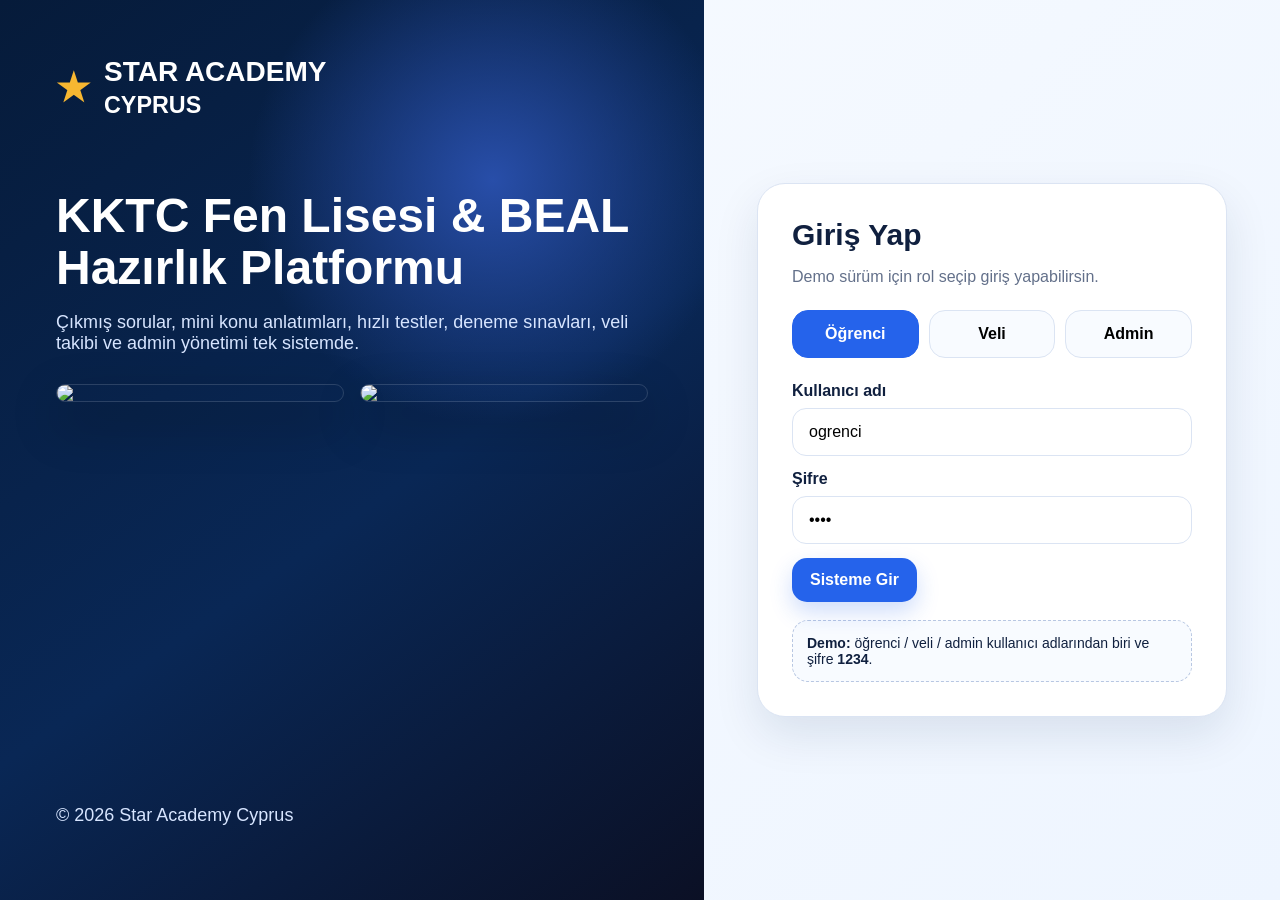
==== index.html @ d20cb696 "Add files via upload" ====
<!DOCTYPE html>
<html lang="tr">
<head>
  <meta charset="UTF-8" />
  <meta name="viewport" content="width=device-width, initial-scale=1.0" />
  <title>Star Academy Cyprus</title>
  <link rel="manifest" href="manifest.json" />
  <link rel="stylesheet" href="style.css" />
</head>
<body>
  <div id="app"></div>
  <script src="app.js"></script>
</body>
</html>
---- style.css ----
:root{--navy:#061b3a;--navy2:#0a2c5f;--blue:#2563eb;--gold:#f7b731;--green:#22c55e;--red:#ef4444;--orange:#f59e0b;--purple:#7c3aed;--bg:#f5f8ff;--text:#10203f;--muted:#63708a;--card:#fff;--line:#dbe4f3;--shadow:0 18px 45px rgba(13,39,80,.10);--radius:22px}*{box-sizing:border-box}body{margin:0;font-family:Inter,Segoe UI,Arial,sans-serif;background:linear-gradient(135deg,#f8fbff,#eef5ff);color:var(--text)}button,input,select{font:inherit}.login{min-height:100vh;display:grid;grid-template-columns:1.1fr .9fr}.hero{padding:56px;background:radial-gradient(circle at 70% 20%,#284ea9,transparent 28%),linear-gradient(145deg,#061b3a,#092755 55%,#0b1025);color:#fff;display:flex;flex-direction:column;justify-content:space-between}.brand{display:flex;align-items:center;gap:14px;font-weight:900;font-size:28px}.star{font-size:38px;color:var(--gold)}.hero h1{font-size:48px;line-height:1.08;margin:70px 0 14px}.hero p{font-size:18px;color:#d7e5ff;max-width:620px}.mock-previews{display:grid;grid-template-columns:1fr 1fr;gap:16px;margin-top:30px}.mock-previews img{width:100%;border-radius:20px;box-shadow:0 20px 50px rgba(0,0,0,.30);border:1px solid rgba(255,255,255,.14)}.login-panel{display:flex;align-items:center;justify-content:center;padding:40px}.login-card{width:min(470px,100%);background:#fff;border:1px solid var(--line);border-radius:28px;padding:34px;box-shadow:var(--shadow)}.login-card h2{margin:0 0 6px;font-size:30px}.muted{color:var(--muted)}.role-grid{display:grid;grid-template-columns:repeat(3,1fr);gap:10px;margin:24px 0}.role{border:1px solid var(--line);background:#f8fbff;border-radius:16px;padding:14px 8px;cursor:pointer;font-weight:800}.role.active{background:var(--blue);color:white;border-color:var(--blue)}.field{margin:14px 0}.field label{display:block;font-weight:800;margin-bottom:8px}.field input{width:100%;border:1px solid var(--line);border-radius:14px;padding:14px 16px;outline:none}.btn{border:0;border-radius:15px;padding:13px 18px;background:var(--blue);color:#fff;font-weight:900;cursor:pointer;box-shadow:0 10px 22px rgba(37,99,235,.22)}.btn.ghost{background:#eef4ff;color:var(--blue);box-shadow:none}.btn.gold{background:linear-gradient(135deg,#f7b731,#f59e0b);color:#111827}.hint{background:#f8fbff;border:1px dashed #b8c7e2;border-radius:16px;padding:14px;margin-top:18px;font-size:14px}.layout{display:grid;grid-template-columns:280px 1fr;min-height:100vh}.side{background:linear-gradient(180deg,#061b3a,#031226);color:#fff;padding:22px;position:sticky;top:0;height:100vh;overflow:auto}.side .brand{font-size:20px;margin-bottom:26px}.navbtn{width:100%;display:flex;align-items:center;gap:12px;padding:13px 14px;margin:7px 0;border:0;border-radius:15px;background:transparent;color:#dbe8ff;text-align:left;cursor:pointer;font-weight:800}.navbtn.active,.navbtn:hover{background:linear-gradient(135deg,#2563eb,#5238d8);color:#fff}.userbox{margin-top:28px;background:rgba(255,255,255,.08);border:1px solid rgba(255,255,255,.1);border-radius:20px;padding:16px}.main{padding:28px 34px}.top{display:flex;justify-content:space-between;align-items:center;margin-bottom:24px}.top h1{margin:0;font-size:31px}.search{border:1px solid var(--line);border-radius:16px;padding:13px 16px;background:#fff;min-width:260px}.cards{display:grid;grid-template-columns:repeat(4,1fr);gap:16px}.card{background:var(--card);border:1px solid var(--line);border-radius:var(--radius);box-shadow:var(--shadow);padding:20px}.metric{display:flex;justify-content:space-between;gap:16px;align-items:center}.icon{width:54px;height:54px;border-radius:18px;display:grid;place-items:center;font-size:24px;background:#eef4ff}.metric h3{margin:0;color:var(--muted);font-size:14px}.metric b{font-size:28px}.grid{display:grid;grid-template-columns:1.5fr .9fr;gap:18px;margin-top:18px}.banner{background:radial-gradient(circle at 75% 40%,#3b82f6,transparent 22%),linear-gradient(135deg,#061b3a,#0b3c8c);color:#fff;min-height:250px;display:flex;flex-direction:column;justify-content:center}.banner h2{font-size:34px;margin:0 0 12px}.tasks .row{display:flex;align-items:center;justify-content:space-between;border:1px solid var(--line);border-radius:14px;padding:12px;margin:10px 0}.bar{height:8px;background:#e8eef8;border-radius:99px;overflow:hidden;min-width:120px}.bar span{display:block;height:100%;background:var(--blue)}.subject-grid{display:grid;grid-template-columns:repeat(5,1fr);gap:12px}.subject{text-align:center;border:1px solid var(--line);border-radius:18px;padding:18px}.circle{width:78px;height:78px;margin:auto;border-radius:50%;display:grid;place-items:center;border:8px solid #e8eef8;border-top-color:var(--green);font-weight:900}.table{width:100%;border-collapse:collapse}.table th,.table td{border-bottom:1px solid var(--line);padding:12px;text-align:left;font-size:14px}.pill{display:inline-flex;align-items:center;border-radius:999px;padding:6px 10px;background:#eef4ff;color:#2454c6;font-weight:800;font-size:12px}.success{color:var(--green)}.warn{color:var(--orange)}.danger{color:var(--red)}.section{margin-top:18px}.actions{display:flex;flex-wrap:wrap;gap:12px}.action{min-width:135px;min-height:96px;border:1px solid var(--line);border-radius:18px;background:#fff;cursor:pointer;font-weight:900}.question{font-size:21px;font-weight:900;margin-bottom:16px}.option{display:block;width:100%;text-align:left;border:1px solid var(--line);background:#fff;border-radius:14px;padding:13px;margin:9px 0;cursor:pointer}.option.correct{border-color:var(--green);background:#effaf3}.option.wrong{border-color:var(--red);background:#fff1f1}.parent-head{display:grid;grid-template-columns:1fr repeat(4,180px);gap:14px;align-items:stretch}.student-profile{display:flex;gap:16px;align-items:center}.avatar{width:82px;height:82px;border-radius:50%;background:linear-gradient(135deg,#dbeafe,#bfdbfe);display:grid;place-items:center;font-size:40px}.weak li{list-style:none;margin:12px 0}.admin-form{display:grid;grid-template-columns:1fr 1fr;gap:14px}.admin-form textarea{grid-column:1/-1;min-height:120px;border:1px solid var(--line);border-radius:14px;padding:12px}.footer{color:var(--muted);font-size:13px;margin:30px 0 0}@media(max-width:1000px){.login,.layout{grid-template-columns:1fr}.side{position:relative;height:auto}.cards,.subject-grid,.parent-head{grid-template-columns:1fr 1fr}.grid{grid-template-columns:1fr}.main{padding:20px}.mock-previews{grid-template-columns:1fr}}@media(max-width:620px){.cards,.subject-grid,.parent-head,.admin-form{grid-template-columns:1fr}.top{display:block}.search{width:100%;margin-top:12px}.hero h1{font-size:34px}.hero{padding:28px}.login-panel{padding:20px}.side{padding:16px}}
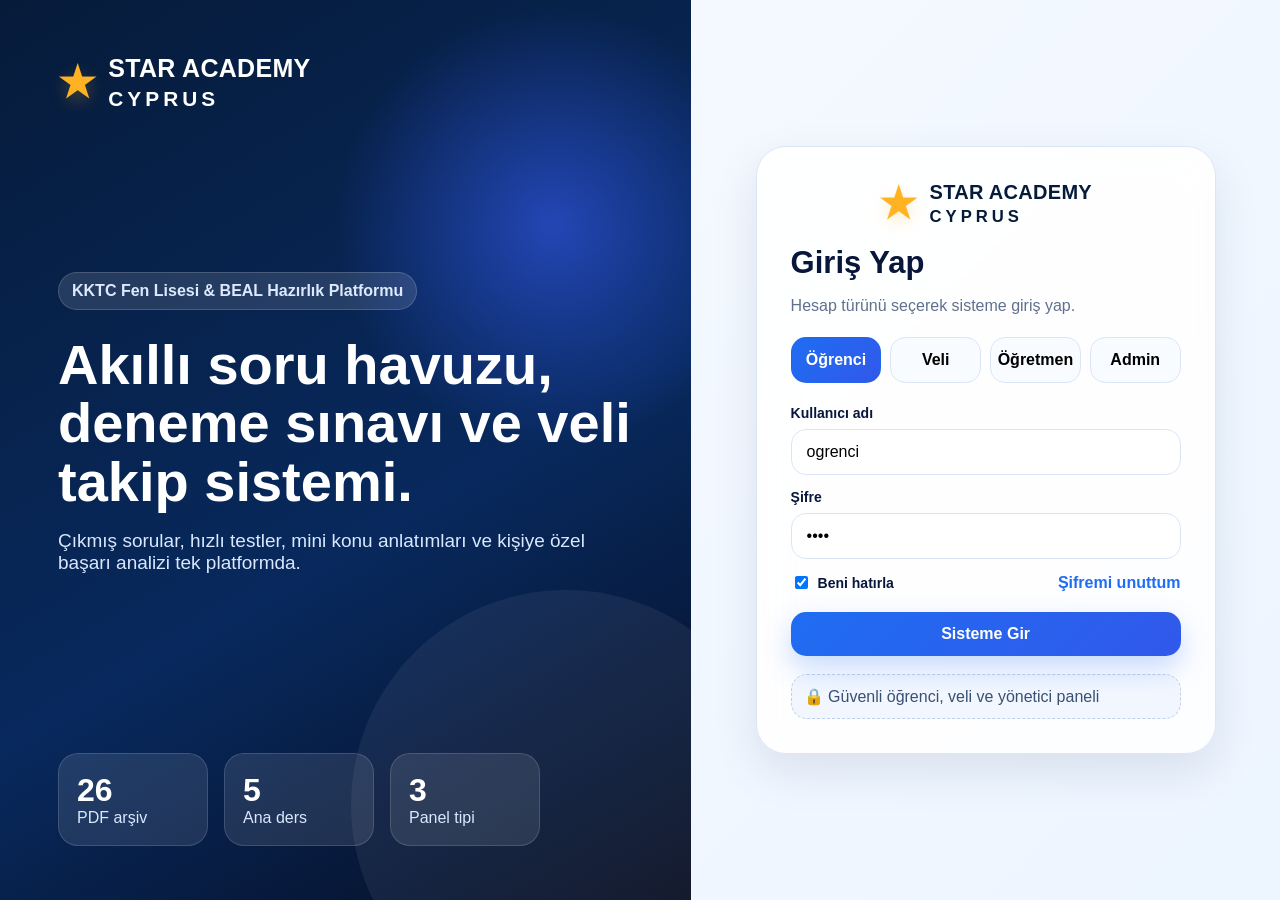
==== commit 00848a93: "Add files via upload" ====
--- a/index.html
+++ b/index.html
@@ -4,11 +4,13 @@
   <meta charset="UTF-8" />
   <meta name="viewport" content="width=device-width, initial-scale=1.0" />
   <title>Star Academy Cyprus</title>
+  <meta name="theme-color" content="#061b3a" />
   <link rel="manifest" href="manifest.json" />
   <link rel="stylesheet" href="style.css" />
 </head>
 <body>
   <div id="app"></div>
+  <script src="questionBank.js"></script>
   <script src="app.js"></script>
 </body>
-</html>
+</html>
--- a/style.css
+++ b/style.css
@@ -1 +1,2 @@
-:root{--navy:#061b3a;--navy2:#0a2c5f;--blue:#2563eb;--gold:#f7b731;--green:#22c55e;--red:#ef4444;--orange:#f59e0b;--purple:#7c3aed;--bg:#f5f8ff;--text:#10203f;--muted:#63708a;--card:#fff;--line:#dbe4f3;--shadow:0 18px 45px rgba(13,39,80,.10);--radius:22px}*{box-sizing:border-box}body{margin:0;font-family:Inter,Segoe UI,Arial,sans-serif;background:linear-gradient(135deg,#f8fbff,#eef5ff);color:var(--text)}button,input,select{font:inherit}.login{min-height:100vh;display:grid;grid-template-columns:1.1fr .9fr}.hero{padding:56px;background:radial-gradient(circle at 70% 20%,#284ea9,transparent 28%),linear-gradient(145deg,#061b3a,#092755 55%,#0b1025);color:#fff;display:flex;flex-direction:column;justify-content:space-between}.brand{display:flex;align-items:center;gap:14px;font-weight:900;font-size:28px}.star{font-size:38px;color:var(--gold)}.hero h1{font-size:48px;line-height:1.08;margin:70px 0 14px}.hero p{font-size:18px;color:#d7e5ff;max-width:620px}.mock-previews{display:grid;grid-template-columns:1fr 1fr;gap:16px;margin-top:30px}.mock-previews img{width:100%;border-radius:20px;box-shadow:0 20px 50px rgba(0,0,0,.30);border:1px solid rgba(255,255,255,.14)}.login-panel{display:flex;align-items:center;justify-content:center;padding:40px}.login-card{width:min(470px,100%);background:#fff;border:1px solid var(--line);border-radius:28px;padding:34px;box-shadow:var(--shadow)}.login-card h2{margin:0 0 6px;font-size:30px}.muted{color:var(--muted)}.role-grid{display:grid;grid-template-columns:repeat(3,1fr);gap:10px;margin:24px 0}.role{border:1px solid var(--line);background:#f8fbff;border-radius:16px;padding:14px 8px;cursor:pointer;font-weight:800}.role.active{background:var(--blue);color:white;border-color:var(--blue)}.field{margin:14px 0}.field label{display:block;font-weight:800;margin-bottom:8px}.field input{width:100%;border:1px solid var(--line);border-radius:14px;padding:14px 16px;outline:none}.btn{border:0;border-radius:15px;padding:13px 18px;background:var(--blue);color:#fff;font-weight:900;cursor:pointer;box-shadow:0 10px 22px rgba(37,99,235,.22)}.btn.ghost{background:#eef4ff;color:var(--blue);box-shadow:none}.btn.gold{background:linear-gradient(135deg,#f7b731,#f59e0b);color:#111827}.hint{background:#f8fbff;border:1px dashed #b8c7e2;border-radius:16px;padding:14px;margin-top:18px;font-size:14px}.layout{display:grid;grid-template-columns:280px 1fr;min-height:100vh}.side{background:linear-gradient(180deg,#061b3a,#031226);color:#fff;padding:22px;position:sticky;top:0;height:100vh;overflow:auto}.side .brand{font-size:20px;margin-bottom:26px}.navbtn{width:100%;display:flex;align-items:center;gap:12px;padding:13px 14px;margin:7px 0;border:0;border-radius:15px;background:transparent;color:#dbe8ff;text-align:left;cursor:pointer;font-weight:800}.navbtn.active,.navbtn:hover{background:linear-gradient(135deg,#2563eb,#5238d8);color:#fff}.userbox{margin-top:28px;background:rgba(255,255,255,.08);border:1px solid rgba(255,255,255,.1);border-radius:20px;padding:16px}.main{padding:28px 34px}.top{display:flex;justify-content:space-between;align-items:center;margin-bottom:24px}.top h1{margin:0;font-size:31px}.search{border:1px solid var(--line);border-radius:16px;padding:13px 16px;background:#fff;min-width:260px}.cards{display:grid;grid-template-columns:repeat(4,1fr);gap:16px}.card{background:var(--card);border:1px solid var(--line);border-radius:var(--radius);box-shadow:var(--shadow);padding:20px}.metric{display:flex;justify-content:space-between;gap:16px;align-items:center}.icon{width:54px;height:54px;border-radius:18px;display:grid;place-items:center;font-size:24px;background:#eef4ff}.metric h3{margin:0;color:var(--muted);font-size:14px}.metric b{font-size:28px}.grid{display:grid;grid-template-columns:1.5fr .9fr;gap:18px;margin-top:18px}.banner{background:radial-gradient(circle at 75% 40%,#3b82f6,transparent 22%),linear-gradient(135deg,#061b3a,#0b3c8c);color:#fff;min-height:250px;display:flex;flex-direction:column;justify-content:center}.banner h2{font-size:34px;margin:0 0 12px}.tasks .row{display:flex;align-items:center;justify-content:space-between;border:1px solid var(--line);border-radius:14px;padding:12px;margin:10px 0}.bar{height:8px;background:#e8eef8;border-radius:99px;overflow:hidden;min-width:120px}.bar span{display:block;height:100%;background:var(--blue)}.subject-grid{display:grid;grid-template-columns:repeat(5,1fr);gap:12px}.subject{text-align:center;border:1px solid var(--line);border-radius:18px;padding:18px}.circle{width:78px;height:78px;margin:auto;border-radius:50%;display:grid;place-items:center;border:8px solid #e8eef8;border-top-color:var(--green);font-weight:900}.table{width:100%;border-collapse:collapse}.table th,.table td{border-bottom:1px solid var(--line);padding:12px;text-align:left;font-size:14px}.pill{display:inline-flex;align-items:center;border-radius:999px;padding:6px 10px;background:#eef4ff;color:#2454c6;font-weight:800;font-size:12px}.success{color:var(--green)}.warn{color:var(--orange)}.danger{color:var(--red)}.section{margin-top:18px}.actions{display:flex;flex-wrap:wrap;gap:12px}.action{min-width:135px;min-height:96px;border:1px solid var(--line);border-radius:18px;background:#fff;cursor:pointer;font-weight:900}.question{font-size:21px;font-weight:900;margin-bottom:16px}.option{display:block;width:100%;text-align:left;border:1px solid var(--line);background:#fff;border-radius:14px;padding:13px;margin:9px 0;cursor:pointer}.option.correct{border-color:var(--green);background:#effaf3}.option.wrong{border-color:var(--red);background:#fff1f1}.parent-head{display:grid;grid-template-columns:1fr repeat(4,180px);gap:14px;align-items:stretch}.student-profile{display:flex;gap:16px;align-items:center}.avatar{width:82px;height:82px;border-radius:50%;background:linear-gradient(135deg,#dbeafe,#bfdbfe);display:grid;place-items:center;font-size:40px}.weak li{list-style:none;margin:12px 0}.admin-form{display:grid;grid-template-columns:1fr 1fr;gap:14px}.admin-form textarea{grid-column:1/-1;min-height:120px;border:1px solid var(--line);border-radius:14px;padding:12px}.footer{color:var(--muted);font-size:13px;margin:30px 0 0}@media(max-width:1000px){.login,.layout{grid-template-columns:1fr}.side{position:relative;height:auto}.cards,.subject-grid,.parent-head{grid-template-columns:1fr 1fr}.grid{grid-template-columns:1fr}.main{padding:20px}.mock-previews{grid-template-columns:1fr}}@media(max-width:620px){.cards,.subject-grid,.parent-head,.admin-form{grid-template-columns:1fr}.top{display:block}.search{width:100%;margin-top:12px}.hero h1{font-size:34px}.hero{padding:28px}.login-panel{padding:20px}.side{padding:16px}}
+
+:root{--navy:#061b3a;--navy2:#082650;--blue:#1f6df2;--blue2:#3158ea;--gold:#ffb323;--green:#31b76a;--red:#ff4d4f;--orange:#ffa31a;--purple:#7357ef;--text:#07163a;--muted:#60708f;--bg:#f5f8ff;--line:#dbe5f5;--card:#fff;--shadow:0 18px 45px rgba(17,38,76,.10);--r:22px}*{box-sizing:border-box}body{margin:0;font-family:Inter,Segoe UI,Arial,sans-serif;background:linear-gradient(135deg,#f8fbff,#edf5ff);color:var(--text)}button,input,select{font:inherit}button{cursor:pointer}.brand{display:flex;align-items:center;gap:12px;font-weight:900;letter-spacing:.3px;color:#fff}.brand small{letter-spacing:4px}.brand.big{font-size:25px}.brand.center{justify-content:center;color:var(--navy);font-size:20px;margin-bottom:18px}.logoStar{font-size:42px;line-height:1;color:var(--gold);filter:drop-shadow(0 6px 8px rgba(255,179,35,.25))}.loginPage{min-height:100vh;display:grid;grid-template-columns:1.08fr .92fr}.loginHero{padding:54px 58px;color:#fff;background:radial-gradient(circle at 80% 25%,rgba(49,88,234,.65),transparent 25%),linear-gradient(150deg,#061b3a,#08295d 58%,#060d21);display:flex;flex-direction:column;justify-content:space-between;overflow:hidden;position:relative}.loginHero:after{content:"";position:absolute;right:-90px;bottom:-120px;width:430px;height:430px;border-radius:50%;background:rgba(255,255,255,.06)}.heroCopy{position:relative;z-index:1}.eyebrow{display:inline-flex;padding:9px 13px;border-radius:999px;background:rgba(255,255,255,.12);border:1px solid rgba(255,255,255,.16);color:#dce9ff;font-weight:800}.heroCopy h1{font-size:56px;line-height:1.04;margin:26px 0 16px;max-width:760px}.heroCopy p{font-size:19px;color:#d9e8ff;max-width:610px}.heroStats{position:relative;z-index:1;display:flex;gap:16px}.heroStats div{min-width:150px;background:rgba(255,255,255,.10);border:1px solid rgba(255,255,255,.14);border-radius:20px;padding:18px}.heroStats b{font-size:32px;display:block}.heroStats span{color:#d9e8ff}.loginSide{display:grid;place-items:center;padding:40px}.loginCard{width:min(460px,100%);background:rgba(255,255,255,.88);backdrop-filter:blur(18px);border:1px solid var(--line);border-radius:30px;box-shadow:var(--shadow);padding:34px}.loginCard h2{font-size:31px;margin:0}.muted{color:var(--muted)}.roleGrid{display:grid;grid-template-columns:repeat(4,1fr);gap:9px;margin:22px 0}.role{border:1px solid var(--line);background:#f8fbff;border-radius:15px;padding:13px 6px;font-weight:900}.role.active{background:linear-gradient(135deg,var(--blue),var(--blue2));color:#fff;border-color:transparent}.loginCard label{font-weight:900;font-size:14px;display:block;margin:14px 0 8px}.loginCard input,.filters input,.filters select{width:100%;border:1px solid var(--line);border-radius:15px;padding:13px 15px;background:#fff;outline:none}.loginTools{display:flex;justify-content:space-between;align-items:center;margin:14px 0 20px}.check{display:flex!important;gap:7px;align-items:center;margin:0!important}.check input{width:auto}.loginTools a{color:var(--blue);font-weight:800}.primary{border:0;border-radius:15px;background:linear-gradient(135deg,var(--blue),var(--blue2));color:#fff;font-weight:900;padding:13px 18px;box-shadow:0 12px 28px rgba(31,109,242,.25)}.primary.full{width:100%}.primary.link{display:inline-flex;text-decoration:none;margin-top:10px}.secure{margin-top:18px;padding:12px;border-radius:16px;background:#f2f7ff;border:1px dashed #bfd0ee;color:#385072}.layout{display:grid;grid-template-columns:280px minmax(0,1fr);min-height:100vh}.sidebar{background:linear-gradient(180deg,#061b3a,#031528);color:#fff;padding:22px 20px;position:sticky;top:0;height:100vh;overflow:auto}.sidebar .brand{font-size:20px;margin-bottom:18px}.portalName{text-align:center;color:#ffd36a;font-weight:900;margin:16px 0 22px;letter-spacing:.5px}.nav{width:100%;border:0;display:flex;align-items:center;gap:13px;color:#e5efff;background:transparent;border-radius:15px;padding:13px 14px;margin:7px 0;text-align:left;font-weight:800}.nav span{width:22px}.nav:hover,.nav.active{background:linear-gradient(135deg,#1f6df2,#4237c8);box-shadow:0 12px 24px rgba(31,109,242,.25)}.sideInfo{margin-top:26px;border-radius:22px;background:rgba(255,255,255,.08);border:1px solid rgba(255,255,255,.10);padding:18px}.sideInfo b,.sideInfo small{display:block}.sideInfo small{color:#c8d9f5;margin-top:6px}.sideInfo button{width:100%;margin-top:18px;border:0;border-radius:14px;padding:12px;color:#dfeaff;background:rgba(255,255,255,.10);font-weight:900}.content{padding:28px 34px}.topbar{display:flex;justify-content:space-between;align-items:center;margin-bottom:24px}.topbar h1{margin:0;font-size:30px}.topbar p{margin:6px 0 0;color:#40516f}.topActions{display:flex;align-items:center;gap:16px}.bell{width:60px;height:60px;border:1px solid var(--line);border-radius:17px;background:#fff;box-shadow:var(--shadow);position:relative}.bell sup{position:absolute;right:10px;top:8px;background:var(--red);color:#fff;border-radius:99px;padding:3px 6px}.profileMini{min-width:210px;background:#fff;border:1px solid var(--line);box-shadow:var(--shadow);border-radius:17px;padding:13px 17px}.profileMini b,.profileMini small{display:block}.profileMini small{color:var(--muted);margin-top:4px}.metrics{display:grid;grid-template-columns:repeat(4,1fr);gap:14px}.topMetrics{grid-template-columns:repeat(5,1fr)}.metric{background:#fff;border:1px solid var(--line);border-radius:var(--r);box-shadow:var(--shadow);padding:18px;display:flex;align-items:center;gap:15px}.mIcon{width:58px;height:58px;border-radius:19px;background:#eaf2ff;display:grid;place-items:center;color:var(--blue);font-size:26px}.metric.green .mIcon{background:#ecfbf2;color:var(--green)}.metric.red .mIcon{background:#fff1f1;color:var(--red)}.metric.orange .mIcon{background:#fff6e7;color:var(--orange)}.metric.purple .mIcon{background:#f2efff;color:var(--purple)}.metric span,.metric small{display:block;color:#516383}.metric b{display:block;font-size:28px;margin:5px 0}.panel,.studentStrip,.heroPanel{background:#fff;border:1px solid var(--line);border-radius:var(--r);box-shadow:var(--shadow);padding:20px}.panel h2{margin:0 0 14px}.panelHead{display:flex;align-items:flex-start;justify-content:space-between;gap:10px;margin-bottom:14px}.panelHead h2{margin:0}.panelHead p{color:var(--muted);margin:7px 0 0}.panelHead a,.studentStrip a{color:#075ee8;font-weight:900;text-decoration:none}.parentHeader{display:grid;grid-template-columns:minmax(360px,1.35fr) repeat(4,1fr);gap:14px}.studentStrip{display:flex;align-items:center;gap:18px}.avatar{width:92px;height:92px;border-radius:50%;display:grid;place-items:center;background:linear-gradient(135deg,#e7eefb,#c9d8ee);font-size:48px}.studentStrip h2{margin:0}.studentStrip h2 span{font-size:13px;color:#099247;background:#eafaf1;padding:7px 10px;border-radius:99px}.studentStrip p{color:#40516f}.dashboardGrid{display:grid;grid-template-columns:1fr 1.05fr 1fr;gap:16px;margin-top:18px}.twoCols{display:grid;grid-template-columns:1.35fr 1fr;gap:16px;margin-top:18px}.three{display:grid;grid-template-columns:1fr 1fr 1fr;gap:16px;margin-top:18px}.studentGrid{display:grid;grid-template-columns:1.6fr 1fr;gap:18px;margin-top:18px}.heroPanel{min-height:318px;color:#fff;background:radial-gradient(circle at 70% 50%,#215bc6,transparent 23%),linear-gradient(135deg,#061b3a,#0b3a88);display:flex;flex-direction:column;justify-content:center;position:relative;overflow:hidden}.heroPanel:after{content:'🚀';font-size:128px;position:absolute;right:110px;bottom:40px;filter:drop-shadow(0 18px 20px rgba(0,0,0,.25))}.heroPanel h2{font-size:34px;line-height:1.25;margin:0 0 16px}.heroPanel p{color:#dce9ff;font-size:18px;max-width:430px}.heroPanel button{align-self:flex-start;border:0;border-radius:14px;background:var(--blue);color:white;padding:14px 20px;font-weight:900}.goal,.task,.weakRow{display:grid;grid-template-columns:auto 1fr auto;align-items:center;gap:12px;border:1px solid var(--line);border-radius:15px;padding:11px 12px;margin:10px 0}.progress{height:8px;background:#e9eef7;border-radius:99px;overflow:hidden}.progress i{display:block;height:100%;background:var(--blue)}.weakRow{grid-template-columns:auto 1.2fr 1fr auto;border:0;padding:8px}.weakRow span{background:#eef4ff;border-radius:12px;padding:10px}.weakRow i{background:var(--orange)}.donutWrap{display:flex;align-items:center;gap:28px}.donut,.miniDonut{border-radius:50%;display:grid;place-items:center;background:conic-gradient(var(--green) calc(var(--p)*1%),#eef2f7 0);position:relative}.donut{width:170px;height:170px}.donut:after,.miniDonut:after{content:"";position:absolute;inset:18px;background:#fff;border-radius:50%}.donut b,.donut small,.miniDonut{z-index:1}.donut b{font-size:42px}.donut small{margin-top:50px;color:#40516f}.legend p{display:flex;gap:10px;justify-content:space-between;min-width:210px}.legend i{width:12px;height:12px;border-radius:50%;background:#cbd5e1;display:inline-block}.legend .g{background:var(--green)}.legend .r{background:var(--red)}.trend{color:#199c54;font-weight:800}.bars{height:230px;display:flex;align-items:flex-end;justify-content:space-around;border-bottom:1px solid var(--line);padding-top:20px}.bars div{height:100%;display:flex;flex-direction:column;justify-content:flex-end;align-items:center;gap:8px}.bars span{width:48px;border-radius:8px 8px 0 0}.bars small{font-size:12px}.wide{grid-column:auto}.examCard{display:grid;grid-template-columns:1fr 1fr;gap:16px}.examCard>div{background:#f5f8ff;border:1px solid var(--line);border-radius:17px;padding:22px}.examCard b{display:block;font-size:24px;margin:8px 0}.weekGrid{display:grid;grid-template-columns:repeat(4,1fr);text-align:center;gap:10px}.weekGrid div{background:#f8fbff;border-radius:16px;padding:16px}.weekGrid b,.weekGrid small{display:block}.weekGrid b{font-size:26px}.note blockquote{background:#fff6df;border-radius:16px;margin:0;padding:24px;line-height:1.7}.subjects{display:grid;grid-template-columns:repeat(5,1fr);gap:12px}.subjects>div{text-align:center;border:1px solid var(--line);border-radius:17px;padding:16px}.miniDonut{--p:70;width:76px;height:76px;margin:0 auto 10px;background:conic-gradient(var(--c) 70%,#eef2f7 0);font-weight:900}.miniDonut:after{inset:10px}.quick{display:grid;grid-template-columns:repeat(4,1fr);gap:12px}.quick h2{grid-column:1/-1}.quick button{border:1px solid var(--line);background:#f8fbff;border-radius:17px;min-height:92px;font-size:26px}.quick span{display:block;font-size:13px;font-weight:900}table{width:100%;border-collapse:collapse}th,td{padding:11px;border-bottom:1px solid var(--line);font-size:14px;text-align:left}th{color:#40516f;background:#f7faff}.tiny{border:1px solid var(--line);border-radius:10px;background:#fff;color:#075ee8;font-weight:900;padding:7px 10px}.filters{display:grid;grid-template-columns:1fr 180px;gap:12px;margin:16px 0}.bankGrid{display:grid;grid-template-columns:repeat(3,1fr);gap:14px}.bankCard{border:1px solid var(--line);background:#f8fbff;border-radius:18px;padding:16px}.bankCard span{background:#eaf2ff;color:#075ee8;border-radius:99px;padding:6px 10px;font-weight:900}.bankCard h3{font-size:16px;min-height:48px}.bankCard p,.bankCard small{color:var(--muted)}.bankCard em{font-style:normal;display:inline-flex;margin:3px;padding:5px 8px;border-radius:99px;background:#fff;border:1px solid var(--line);font-size:12px}.solveWrap{display:grid;grid-template-columns:1.2fr .8fr;gap:18px}.questionPanel h2{font-size:27px}.option{width:100%;border:1px solid var(--line);background:#fff;border-radius:15px;margin:10px 0;padding:14px;text-align:left;display:flex;gap:12px;align-items:center}.option b{width:32px;height:32px;display:grid;place-items:center;border-radius:50%;background:#eef4ff}.option.ok{border-color:var(--green);background:#effaf3}.option.bad{border-color:var(--red);background:#fff1f1}.answer{padding:15px;border-radius:15px;background:#f6f9ff;border:1px solid var(--line);margin:14px 0}.lessonGrid{display:grid;grid-template-columns:repeat(4,1fr);gap:16px;margin-bottom:18px}.lesson span{width:58px;height:58px;border-radius:18px;display:grid;place-items:center;color:#fff;font-size:24px}.adminActions{display:grid;grid-template-columns:1fr 1fr;gap:12px}.adminActions button{border:1px solid var(--line);border-radius:16px;background:#f8fbff;padding:16px;font-weight:900}footer{color:var(--muted);font-size:13px;margin:28px 0 0}@media(max-width:1180px){.layout{grid-template-columns:1fr}.sidebar{height:auto;position:relative}.parentHeader,.metrics,.topMetrics,.dashboardGrid,.twoCols,.three,.studentGrid,.solveWrap,.lessonGrid,.bankGrid{grid-template-columns:1fr 1fr}.sidebar nav{display:grid;grid-template-columns:1fr 1fr;gap:6px}.sideInfo{max-width:380px}.heroPanel:after{display:none}}@media(max-width:760px){.loginPage,.parentHeader,.metrics,.topMetrics,.dashboardGrid,.twoCols,.three,.studentGrid,.solveWrap,.lessonGrid,.bankGrid,.subjects,.quick,.filters{grid-template-columns:1fr}.loginHero{padding:30px}.heroCopy h1{font-size:36px}.heroStats{flex-direction:column}.content{padding:18px}.topbar{display:block}.topActions{margin-top:16px}.sidebar nav{grid-template-columns:1fr}.donutWrap,.examCard{display:block}.roleGrid{grid-template-columns:1fr 1fr}.bankCard h3{min-height:auto}.heroPanel{min-height:250px}.parentHeader{display:block}.parentHeader .metric{margin-top:12px}} 
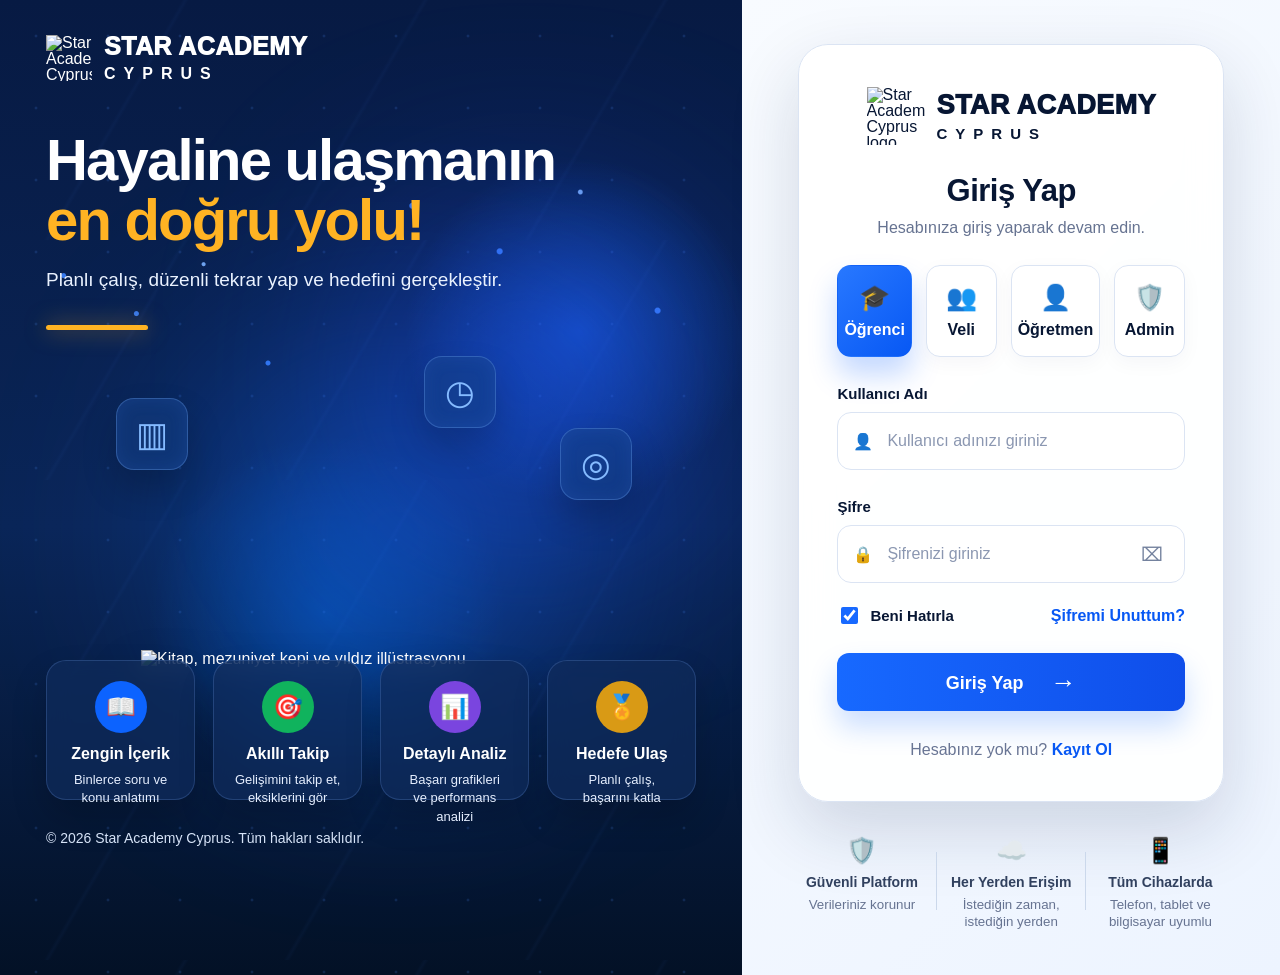
==== commit 5f877be5: "Add files via upload" ====
--- a/index.html
+++ b/index.html
@@ -4,13 +4,118 @@
   <meta charset="UTF-8" />
   <meta name="viewport" content="width=device-width, initial-scale=1.0" />
   <title>Star Academy Cyprus</title>
-  <meta name="theme-color" content="#061b3a" />
+  <meta name="theme-color" content="#071A43" />
   <link rel="manifest" href="manifest.json" />
   <link rel="stylesheet" href="style.css" />
 </head>
 <body>
-  <div id="app"></div>
-  <script src="questionBank.js"></script>
+  <div class="container">
+    <section class="hero-left">
+      <div class="stars"></div>
+      <div class="glow glow-one"></div>
+      <div class="glow glow-two"></div>
+
+      <header class="brand brand-left">
+        <img src="assets/star-logo.svg" alt="Star Academy Cyprus logo" />
+        <div>
+          <strong>STAR ACADEMY</strong>
+          <span>CYPRUS</span>
+        </div>
+      </header>
+
+      <main class="hero-content">
+        <h1>Hayaline ulaşmanın<br><span>en doğru yolu!</span></h1>
+        <p>Planlı çalış, düzenli tekrar yap ve hedefini gerçekleştir.</p>
+        <div class="gold-line"></div>
+
+        <div class="hero-visual-wrap">
+          <div class="chart-line" aria-hidden="true"></div>
+          <div class="floating-icon icon-chart">▥</div>
+          <div class="floating-icon icon-clock">◷</div>
+          <div class="floating-icon icon-target">◎</div>
+          <img class="hero-book" src="assets/hero-book.svg" alt="Kitap, mezuniyet kepi ve yıldız illüstrasyonu" />
+        </div>
+      </main>
+
+      <div class="feature-cards">
+        <article class="feature-card">
+          <span class="feature-icon blue">📖</span>
+          <h3>Zengin İçerik</h3>
+          <p>Binlerce soru ve konu anlatımı</p>
+        </article>
+        <article class="feature-card">
+          <span class="feature-icon green">🎯</span>
+          <h3>Akıllı Takip</h3>
+          <p>Gelişimini takip et, eksiklerini gör</p>
+        </article>
+        <article class="feature-card">
+          <span class="feature-icon purple">📊</span>
+          <h3>Detaylı Analiz</h3>
+          <p>Başarı grafikleri ve performans analizi</p>
+        </article>
+        <article class="feature-card">
+          <span class="feature-icon gold">🏅</span>
+          <h3>Hedefe Ulaş</h3>
+          <p>Planlı çalış, başarını katla</p>
+        </article>
+      </div>
+
+      <footer class="hero-footer">© 2026 Star Academy Cyprus. Tüm hakları saklıdır.</footer>
+    </section>
+
+    <section class="login-right">
+      <div class="login-card">
+        <header class="brand brand-card">
+          <img src="assets/star-logo.svg" alt="Star Academy Cyprus logo" />
+          <div>
+            <strong>STAR ACADEMY</strong>
+            <span>CYPRUS</span>
+          </div>
+        </header>
+
+        <h2>Giriş Yap</h2>
+        <p class="login-subtitle">Hesabınıza giriş yaparak devam edin.</p>
+
+        <div class="role-grid" role="tablist" aria-label="Giriş türü">
+          <button class="role active" type="button"><span>🎓</span>Öğrenci</button>
+          <button class="role" type="button"><span>👥</span>Veli</button>
+          <button class="role" type="button"><span>👤</span>Öğretmen</button>
+          <button class="role" type="button"><span>🛡️</span>Admin</button>
+        </div>
+
+        <form>
+          <label for="username">Kullanıcı Adı</label>
+          <div class="input-wrap">
+            <span>👤</span>
+            <input id="username" type="text" placeholder="Kullanıcı adınızı giriniz" />
+          </div>
+
+          <label for="password">Şifre</label>
+          <div class="input-wrap">
+            <span>🔒</span>
+            <input id="password" type="password" placeholder="Şifrenizi giriniz" />
+            <button type="button" class="eye">⌧</button>
+          </div>
+
+          <div class="form-tools">
+            <label class="remember"><input type="checkbox" checked /> Beni Hatırla</label>
+            <a href="#">Şifremi Unuttum?</a>
+          </div>
+
+          <button class="login-btn" type="button">Giriş Yap <span>→</span></button>
+        </form>
+
+        <p class="register-text">Hesabınız yok mu? <a href="#">Kayıt Ol</a></p>
+      </div>
+
+      <div class="trust-row">
+        <div><span>🛡️</span><b>Güvenli Platform</b><small>Verileriniz korunur</small></div>
+        <div><span>☁️</span><b>Her Yerden Erişim</b><small>İstediğin zaman, istediğin yerden</small></div>
+        <div><span>📱</span><b>Tüm Cihazlarda</b><small>Telefon, tablet ve bilgisayar uyumlu</small></div>
+      </div>
+    </section>
+  </div>
+
   <script src="app.js"></script>
 </body>
-</html>+</html>
--- a/style.css
+++ b/style.css
@@ -1,2 +1,69 @@
-
-:root{--navy:#061b3a;--navy2:#082650;--blue:#1f6df2;--blue2:#3158ea;--gold:#ffb323;--green:#31b76a;--red:#ff4d4f;--orange:#ffa31a;--purple:#7357ef;--text:#07163a;--muted:#60708f;--bg:#f5f8ff;--line:#dbe5f5;--card:#fff;--shadow:0 18px 45px rgba(17,38,76,.10);--r:22px}*{box-sizing:border-box}body{margin:0;font-family:Inter,Segoe UI,Arial,sans-serif;background:linear-gradient(135deg,#f8fbff,#edf5ff);color:var(--text)}button,input,select{font:inherit}button{cursor:pointer}.brand{display:flex;align-items:center;gap:12px;font-weight:900;letter-spacing:.3px;color:#fff}.brand small{letter-spacing:4px}.brand.big{font-size:25px}.brand.center{justify-content:center;color:var(--navy);font-size:20px;margin-bottom:18px}.logoStar{font-size:42px;line-height:1;color:var(--gold);filter:drop-shadow(0 6px 8px rgba(255,179,35,.25))}.loginPage{min-height:100vh;display:grid;grid-template-columns:1.08fr .92fr}.loginHero{padding:54px 58px;color:#fff;background:radial-gradient(circle at 80% 25%,rgba(49,88,234,.65),transparent 25%),linear-gradient(150deg,#061b3a,#08295d 58%,#060d21);display:flex;flex-direction:column;justify-content:space-between;overflow:hidden;position:relative}.loginHero:after{content:"";position:absolute;right:-90px;bottom:-120px;width:430px;height:430px;border-radius:50%;background:rgba(255,255,255,.06)}.heroCopy{position:relative;z-index:1}.eyebrow{display:inline-flex;padding:9px 13px;border-radius:999px;background:rgba(255,255,255,.12);border:1px solid rgba(255,255,255,.16);color:#dce9ff;font-weight:800}.heroCopy h1{font-size:56px;line-height:1.04;margin:26px 0 16px;max-width:760px}.heroCopy p{font-size:19px;color:#d9e8ff;max-width:610px}.heroStats{position:relative;z-index:1;display:flex;gap:16px}.heroStats div{min-width:150px;background:rgba(255,255,255,.10);border:1px solid rgba(255,255,255,.14);border-radius:20px;padding:18px}.heroStats b{font-size:32px;display:block}.heroStats span{color:#d9e8ff}.loginSide{display:grid;place-items:center;padding:40px}.loginCard{width:min(460px,100%);background:rgba(255,255,255,.88);backdrop-filter:blur(18px);border:1px solid var(--line);border-radius:30px;box-shadow:var(--shadow);padding:34px}.loginCard h2{font-size:31px;margin:0}.muted{color:var(--muted)}.roleGrid{display:grid;grid-template-columns:repeat(4,1fr);gap:9px;margin:22px 0}.role{border:1px solid var(--line);background:#f8fbff;border-radius:15px;padding:13px 6px;font-weight:900}.role.active{background:linear-gradient(135deg,var(--blue),var(--blue2));color:#fff;border-color:transparent}.loginCard label{font-weight:900;font-size:14px;display:block;margin:14px 0 8px}.loginCard input,.filters input,.filters select{width:100%;border:1px solid var(--line);border-radius:15px;padding:13px 15px;background:#fff;outline:none}.loginTools{display:flex;justify-content:space-between;align-items:center;margin:14px 0 20px}.check{display:flex!important;gap:7px;align-items:center;margin:0!important}.check input{width:auto}.loginTools a{color:var(--blue);font-weight:800}.primary{border:0;border-radius:15px;background:linear-gradient(135deg,var(--blue),var(--blue2));color:#fff;font-weight:900;padding:13px 18px;box-shadow:0 12px 28px rgba(31,109,242,.25)}.primary.full{width:100%}.primary.link{display:inline-flex;text-decoration:none;margin-top:10px}.secure{margin-top:18px;padding:12px;border-radius:16px;background:#f2f7ff;border:1px dashed #bfd0ee;color:#385072}.layout{display:grid;grid-template-columns:280px minmax(0,1fr);min-height:100vh}.sidebar{background:linear-gradient(180deg,#061b3a,#031528);color:#fff;padding:22px 20px;position:sticky;top:0;height:100vh;overflow:auto}.sidebar .brand{font-size:20px;margin-bottom:18px}.portalName{text-align:center;color:#ffd36a;font-weight:900;margin:16px 0 22px;letter-spacing:.5px}.nav{width:100%;border:0;display:flex;align-items:center;gap:13px;color:#e5efff;background:transparent;border-radius:15px;padding:13px 14px;margin:7px 0;text-align:left;font-weight:800}.nav span{width:22px}.nav:hover,.nav.active{background:linear-gradient(135deg,#1f6df2,#4237c8);box-shadow:0 12px 24px rgba(31,109,242,.25)}.sideInfo{margin-top:26px;border-radius:22px;background:rgba(255,255,255,.08);border:1px solid rgba(255,255,255,.10);padding:18px}.sideInfo b,.sideInfo small{display:block}.sideInfo small{color:#c8d9f5;margin-top:6px}.sideInfo button{width:100%;margin-top:18px;border:0;border-radius:14px;padding:12px;color:#dfeaff;background:rgba(255,255,255,.10);font-weight:900}.content{padding:28px 34px}.topbar{display:flex;justify-content:space-between;align-items:center;margin-bottom:24px}.topbar h1{margin:0;font-size:30px}.topbar p{margin:6px 0 0;color:#40516f}.topActions{display:flex;align-items:center;gap:16px}.bell{width:60px;height:60px;border:1px solid var(--line);border-radius:17px;background:#fff;box-shadow:var(--shadow);position:relative}.bell sup{position:absolute;right:10px;top:8px;background:var(--red);color:#fff;border-radius:99px;padding:3px 6px}.profileMini{min-width:210px;background:#fff;border:1px solid var(--line);box-shadow:var(--shadow);border-radius:17px;padding:13px 17px}.profileMini b,.profileMini small{display:block}.profileMini small{color:var(--muted);margin-top:4px}.metrics{display:grid;grid-template-columns:repeat(4,1fr);gap:14px}.topMetrics{grid-template-columns:repeat(5,1fr)}.metric{background:#fff;border:1px solid var(--line);border-radius:var(--r);box-shadow:var(--shadow);padding:18px;display:flex;align-items:center;gap:15px}.mIcon{width:58px;height:58px;border-radius:19px;background:#eaf2ff;display:grid;place-items:center;color:var(--blue);font-size:26px}.metric.green .mIcon{background:#ecfbf2;color:var(--green)}.metric.red .mIcon{background:#fff1f1;color:var(--red)}.metric.orange .mIcon{background:#fff6e7;color:var(--orange)}.metric.purple .mIcon{background:#f2efff;color:var(--purple)}.metric span,.metric small{display:block;color:#516383}.metric b{display:block;font-size:28px;margin:5px 0}.panel,.studentStrip,.heroPanel{background:#fff;border:1px solid var(--line);border-radius:var(--r);box-shadow:var(--shadow);padding:20px}.panel h2{margin:0 0 14px}.panelHead{display:flex;align-items:flex-start;justify-content:space-between;gap:10px;margin-bottom:14px}.panelHead h2{margin:0}.panelHead p{color:var(--muted);margin:7px 0 0}.panelHead a,.studentStrip a{color:#075ee8;font-weight:900;text-decoration:none}.parentHeader{display:grid;grid-template-columns:minmax(360px,1.35fr) repeat(4,1fr);gap:14px}.studentStrip{display:flex;align-items:center;gap:18px}.avatar{width:92px;height:92px;border-radius:50%;display:grid;place-items:center;background:linear-gradient(135deg,#e7eefb,#c9d8ee);font-size:48px}.studentStrip h2{margin:0}.studentStrip h2 span{font-size:13px;color:#099247;background:#eafaf1;padding:7px 10px;border-radius:99px}.studentStrip p{color:#40516f}.dashboardGrid{display:grid;grid-template-columns:1fr 1.05fr 1fr;gap:16px;margin-top:18px}.twoCols{display:grid;grid-template-columns:1.35fr 1fr;gap:16px;margin-top:18px}.three{display:grid;grid-template-columns:1fr 1fr 1fr;gap:16px;margin-top:18px}.studentGrid{display:grid;grid-template-columns:1.6fr 1fr;gap:18px;margin-top:18px}.heroPanel{min-height:318px;color:#fff;background:radial-gradient(circle at 70% 50%,#215bc6,transparent 23%),linear-gradient(135deg,#061b3a,#0b3a88);display:flex;flex-direction:column;justify-content:center;position:relative;overflow:hidden}.heroPanel:after{content:'🚀';font-size:128px;position:absolute;right:110px;bottom:40px;filter:drop-shadow(0 18px 20px rgba(0,0,0,.25))}.heroPanel h2{font-size:34px;line-height:1.25;margin:0 0 16px}.heroPanel p{color:#dce9ff;font-size:18px;max-width:430px}.heroPanel button{align-self:flex-start;border:0;border-radius:14px;background:var(--blue);color:white;padding:14px 20px;font-weight:900}.goal,.task,.weakRow{display:grid;grid-template-columns:auto 1fr auto;align-items:center;gap:12px;border:1px solid var(--line);border-radius:15px;padding:11px 12px;margin:10px 0}.progress{height:8px;background:#e9eef7;border-radius:99px;overflow:hidden}.progress i{display:block;height:100%;background:var(--blue)}.weakRow{grid-template-columns:auto 1.2fr 1fr auto;border:0;padding:8px}.weakRow span{background:#eef4ff;border-radius:12px;padding:10px}.weakRow i{background:var(--orange)}.donutWrap{display:flex;align-items:center;gap:28px}.donut,.miniDonut{border-radius:50%;display:grid;place-items:center;background:conic-gradient(var(--green) calc(var(--p)*1%),#eef2f7 0);position:relative}.donut{width:170px;height:170px}.donut:after,.miniDonut:after{content:"";position:absolute;inset:18px;background:#fff;border-radius:50%}.donut b,.donut small,.miniDonut{z-index:1}.donut b{font-size:42px}.donut small{margin-top:50px;color:#40516f}.legend p{display:flex;gap:10px;justify-content:space-between;min-width:210px}.legend i{width:12px;height:12px;border-radius:50%;background:#cbd5e1;display:inline-block}.legend .g{background:var(--green)}.legend .r{background:var(--red)}.trend{color:#199c54;font-weight:800}.bars{height:230px;display:flex;align-items:flex-end;justify-content:space-around;border-bottom:1px solid var(--line);padding-top:20px}.bars div{height:100%;display:flex;flex-direction:column;justify-content:flex-end;align-items:center;gap:8px}.bars span{width:48px;border-radius:8px 8px 0 0}.bars small{font-size:12px}.wide{grid-column:auto}.examCard{display:grid;grid-template-columns:1fr 1fr;gap:16px}.examCard>div{background:#f5f8ff;border:1px solid var(--line);border-radius:17px;padding:22px}.examCard b{display:block;font-size:24px;margin:8px 0}.weekGrid{display:grid;grid-template-columns:repeat(4,1fr);text-align:center;gap:10px}.weekGrid div{background:#f8fbff;border-radius:16px;padding:16px}.weekGrid b,.weekGrid small{display:block}.weekGrid b{font-size:26px}.note blockquote{background:#fff6df;border-radius:16px;margin:0;padding:24px;line-height:1.7}.subjects{display:grid;grid-template-columns:repeat(5,1fr);gap:12px}.subjects>div{text-align:center;border:1px solid var(--line);border-radius:17px;padding:16px}.miniDonut{--p:70;width:76px;height:76px;margin:0 auto 10px;background:conic-gradient(var(--c) 70%,#eef2f7 0);font-weight:900}.miniDonut:after{inset:10px}.quick{display:grid;grid-template-columns:repeat(4,1fr);gap:12px}.quick h2{grid-column:1/-1}.quick button{border:1px solid var(--line);background:#f8fbff;border-radius:17px;min-height:92px;font-size:26px}.quick span{display:block;font-size:13px;font-weight:900}table{width:100%;border-collapse:collapse}th,td{padding:11px;border-bottom:1px solid var(--line);font-size:14px;text-align:left}th{color:#40516f;background:#f7faff}.tiny{border:1px solid var(--line);border-radius:10px;background:#fff;color:#075ee8;font-weight:900;padding:7px 10px}.filters{display:grid;grid-template-columns:1fr 180px;gap:12px;margin:16px 0}.bankGrid{display:grid;grid-template-columns:repeat(3,1fr);gap:14px}.bankCard{border:1px solid var(--line);background:#f8fbff;border-radius:18px;padding:16px}.bankCard span{background:#eaf2ff;color:#075ee8;border-radius:99px;padding:6px 10px;font-weight:900}.bankCard h3{font-size:16px;min-height:48px}.bankCard p,.bankCard small{color:var(--muted)}.bankCard em{font-style:normal;display:inline-flex;margin:3px;padding:5px 8px;border-radius:99px;background:#fff;border:1px solid var(--line);font-size:12px}.solveWrap{display:grid;grid-template-columns:1.2fr .8fr;gap:18px}.questionPanel h2{font-size:27px}.option{width:100%;border:1px solid var(--line);background:#fff;border-radius:15px;margin:10px 0;padding:14px;text-align:left;display:flex;gap:12px;align-items:center}.option b{width:32px;height:32px;display:grid;place-items:center;border-radius:50%;background:#eef4ff}.option.ok{border-color:var(--green);background:#effaf3}.option.bad{border-color:var(--red);background:#fff1f1}.answer{padding:15px;border-radius:15px;background:#f6f9ff;border:1px solid var(--line);margin:14px 0}.lessonGrid{display:grid;grid-template-columns:repeat(4,1fr);gap:16px;margin-bottom:18px}.lesson span{width:58px;height:58px;border-radius:18px;display:grid;place-items:center;color:#fff;font-size:24px}.adminActions{display:grid;grid-template-columns:1fr 1fr;gap:12px}.adminActions button{border:1px solid var(--line);border-radius:16px;background:#f8fbff;padding:16px;font-weight:900}footer{color:var(--muted);font-size:13px;margin:28px 0 0}@media(max-width:1180px){.layout{grid-template-columns:1fr}.sidebar{height:auto;position:relative}.parentHeader,.metrics,.topMetrics,.dashboardGrid,.twoCols,.three,.studentGrid,.solveWrap,.lessonGrid,.bankGrid{grid-template-columns:1fr 1fr}.sidebar nav{display:grid;grid-template-columns:1fr 1fr;gap:6px}.sideInfo{max-width:380px}.heroPanel:after{display:none}}@media(max-width:760px){.loginPage,.parentHeader,.metrics,.topMetrics,.dashboardGrid,.twoCols,.three,.studentGrid,.solveWrap,.lessonGrid,.bankGrid,.subjects,.quick,.filters{grid-template-columns:1fr}.loginHero{padding:30px}.heroCopy h1{font-size:36px}.heroStats{flex-direction:column}.content{padding:18px}.topbar{display:block}.topActions{margin-top:16px}.sidebar nav{grid-template-columns:1fr}.donutWrap,.examCard{display:block}.roleGrid{grid-template-columns:1fr 1fr}.bankCard h3{min-height:auto}.heroPanel{min-height:250px}.parentHeader{display:block}.parentHeader .metric{margin-top:12px}} 
+:root{
+  --navy:#071A43;
+  --navy2:#0A2557;
+  --blue:#1769ff;
+  --blue2:#0f4eea;
+  --gold:#ffb323;
+  --text:#071633;
+  --muted:#667391;
+  --line:#dbe4f3;
+  --card:#ffffff;
+  --soft:#f2f7ff;
+  --shadow:0 28px 70px rgba(17,38,76,.16);
+}
+*{box-sizing:border-box}
+html,body{min-height:100%}
+body{
+  margin:0;
+  font-family:Inter,Segoe UI,Arial,sans-serif;
+  color:var(--text);
+  background:#eef5ff;
+}
+button,input{font:inherit}
+.container{
+  min-height:100vh;
+  display:grid;
+  grid-template-columns:58% 42%;
+  background:#eef5ff;
+}
+.hero-left{
+  position:relative;
+  overflow:hidden;
+  padding:34px 46px 28px;
+  color:#fff;
+  background:
+    radial-gradient(circle at 78% 34%, rgba(23,105,255,.55), transparent 20%),
+    radial-gradient(circle at 44% 63%, rgba(0,120,255,.34), transparent 24%),
+    linear-gradient(180deg,#071A43,#0A2557 54%,#031126);
+}
+.hero-left:before{
+  content:"";
+  position:absolute;
+  inset:0;
+  opacity:.22;
+  background-image:
+    linear-gradient(120deg, transparent 0 48%, rgba(81,142,255,.18) 49%, transparent 50% 100%),
+    radial-gradient(circle, rgba(80,145,255,.75) 1px, transparent 1.8px);
+  background-size:240px 240px, 72px 72px;
+  pointer-events:none;
+}
+.stars:before,
+.stars:after{
+  content:"";
+  position:absolute;
+  width:280px;height:190px;
+  background:
+    radial-gradient(circle at 12% 24%,#3b82ff 0 2px,transparent 3px),
+    radial-gradient(circle at 38% 44%,#3b82ff 0 2px,transparent 3px),
+    radial-gradient(circle at 62% 18%,#7db3ff 0 1.5px,transparent 2.5px),
+    radial-gradient(circle at 85% 70%,#3b82ff 0 2px,transparent 3px);
+  opacity:.9;
+}
+.stars:before{left:30px;top:230px}.stars:after{right:62px;top:170px;transform:scale(1.2)}
+.glow{position:absolute;border-radius:999px;filter:blur(120px);opacity:.55;pointer-events:none}.glow-one{width:330px;height:330px;left:31%;top:38%;background:#116dff}.glow-two{width:270px;height:270px;right:11%;top:25%;background:#234cff}
+.brand{position:relative;z-index:2;display:flex;align-items:center;gap:12px;line-height:1}.brand img{width:46px;height:46px}.brand strong{display:block;font-size:25px;font-weight:950;letter-spacing:.4px}.brand span{display:block;margin-top:7px;font-size:16px;font-weight:800;letter-spacing:8px}.brand-left{margin-bottom:48px}.hero-content{position:relative;z-index:2}.hero-content h1{font-size:58px;line-height:1.04;margin:0 0 18px;letter-spacing:-1.8px}.hero-content h1 span{color:var(--gold)}.hero-content p{font-size:19px;margin:0;color:#eaf2ff}.gold-line{width:102px;height:5px;margin-top:34px;border-radius:99px;background:var(--gold);box-shadow:0 0 22px rgba(255,179,35,.55)}
+.hero-visual-wrap{position:relative;height:320px;margin-top:6px}.hero-book{position:absolute;left:95px;right:20px;bottom:-12px;width:min(690px,78%);filter:drop-shadow(0 42px 36px rgba(0,0,0,.38));z-index:2}.chart-line{position:absolute;left:-5px;right:30px;top:80px;height:205px;opacity:.8;background:url("assets/chart-line.svg") center/contain no-repeat}.floating-icon{position:absolute;z-index:3;width:72px;height:72px;border:1px solid rgba(116,170,255,.32);border-radius:18px;background:rgba(21,64,135,.55);backdrop-filter:blur(12px);display:grid;place-items:center;color:#85bbff;font-size:34px;box-shadow:inset 0 0 18px rgba(71,130,255,.12),0 18px 35px rgba(0,0,0,.18)}.icon-chart{left:70px;top:62px}.icon-clock{right:200px;top:20px}.icon-target{right:64px;top:92px}
+.feature-cards{position:relative;z-index:3;display:flex;gap:18px;margin-top:4px}.feature-card{width:170px;height:140px;border-radius:20px;background:rgba(16,43,92,.72);border:1px solid rgba(127,177,255,.20);box-shadow:0 18px 35px rgba(0,0,0,.18);padding:20px;text-align:center;backdrop-filter:blur(12px)}.feature-icon{width:52px;height:52px;border-radius:999px;margin:0 auto 12px;display:grid;place-items:center;font-size:24px}.feature-icon.blue{background:#0c63ff}.feature-icon.green{background:#10b35d}.feature-icon.purple{background:#7a45df}.feature-icon.gold{background:#d99a15}.feature-card h3{font-size:16px;margin:0 0 8px}.feature-card p{font-size:13px;line-height:1.45;color:#e6efff;margin:0}.hero-footer{position:relative;z-index:3;margin-top:30px;font-size:14px;color:#d6e3f7}
+.login-right{position:relative;display:flex;flex-direction:column;align-items:center;justify-content:center;padding:44px 56px;background:linear-gradient(135deg,#f8fbff,#edf4ff)}.login-card{width:430px;max-width:100%;border-radius:30px;background:rgba(255,255,255,.92);border:1px solid var(--line);box-shadow:var(--shadow);padding:42px 38px;backdrop-filter:blur(16px)}.brand-card{justify-content:center;color:var(--text);margin-bottom:28px}.brand-card img{width:58px;height:58px}.brand-card strong{font-size:27px}.brand-card span{font-size:15px;letter-spacing:8px}.login-card h2{text-align:center;margin:0 0 10px;font-size:31px;letter-spacing:-.5px}.login-subtitle{text-align:center;color:var(--muted);font-size:16px;margin:0 0 28px}.role-grid{display:grid;grid-template-columns:repeat(4,1fr);gap:14px;margin-bottom:28px}.role{height:92px;border:1px solid var(--line);border-radius:14px;background:#fff;color:#071633;font-weight:850;display:flex;flex-direction:column;align-items:center;justify-content:center;gap:9px;box-shadow:0 6px 20px rgba(17,38,76,.04);cursor:pointer}.role span{font-size:25px}.role.active{background:linear-gradient(135deg,#2878ff,#0758f4);color:#fff;border-color:transparent;box-shadow:0 18px 28px rgba(23,105,255,.25)}form label{display:block;margin:0 0 10px;font-size:15px;font-weight:850}.input-wrap{height:58px;border:1px solid var(--line);border-radius:14px;background:#fff;display:flex;align-items:center;gap:12px;padding:0 15px;margin-bottom:28px}.input-wrap>span{color:#7584a3}.input-wrap input{border:0;outline:0;width:100%;height:100%;font-size:16px;color:var(--text)}.input-wrap input::placeholder{color:#8b97b1}.eye{border:0;background:transparent;color:#74829e;cursor:pointer;font-size:19px}.form-tools{display:flex;align-items:center;justify-content:space-between;margin:-7px 0 26px}.remember{margin:0!important;display:flex!important;align-items:center;gap:9px;font-weight:800!important}.remember input{width:17px;height:17px;accent-color:var(--blue)}.form-tools a,.register-text a{color:#0758f4;text-decoration:none;font-weight:850}.login-btn{height:58px;width:100%;border:0;border-radius:12px;color:#fff;background:linear-gradient(90deg,#1769ff,#0f4eea);font-size:18px;font-weight:900;box-shadow:0 16px 28px rgba(23,105,255,.22);cursor:pointer}.login-btn span{margin-left:22px;font-size:26px;vertical-align:-2px}.register-text{text-align:center;margin:30px 0 0;color:#687594;font-size:16px}.trust-row{width:560px;max-width:100%;display:grid;grid-template-columns:repeat(3,1fr);gap:22px;margin-top:34px;color:#31415f;text-align:center}.trust-row>div{position:relative}.trust-row>div:not(:last-child):after{content:"";position:absolute;right:-11px;top:16px;width:1px;height:58px;background:#cbd8eb}.trust-row span{display:block;font-size:25px;margin-bottom:9px}.trust-row b{display:block;font-size:14px}.trust-row small{display:block;color:#667391;margin-top:6px;line-height:1.3}
+@media(max-width:1180px){.container{grid-template-columns:1fr}.hero-left{min-height:880px}.login-right{min-height:720px}.feature-cards{flex-wrap:wrap}.hero-book{width:min(690px,86%)}}
+@media(max-width:760px){.hero-left{padding:26px 22px;min-height:auto}.hero-content h1{font-size:40px}.hero-visual-wrap{height:250px}.hero-book{left:15px;width:96%}.floating-icon{display:none}.feature-card{width:calc(50% - 9px)}.login-right{padding:28px 18px}.role-grid{grid-template-columns:repeat(2,1fr)}.trust-row{grid-template-columns:1fr}.trust-row>div:after{display:none}.brand strong{font-size:21px}.brand span{font-size:13px}}
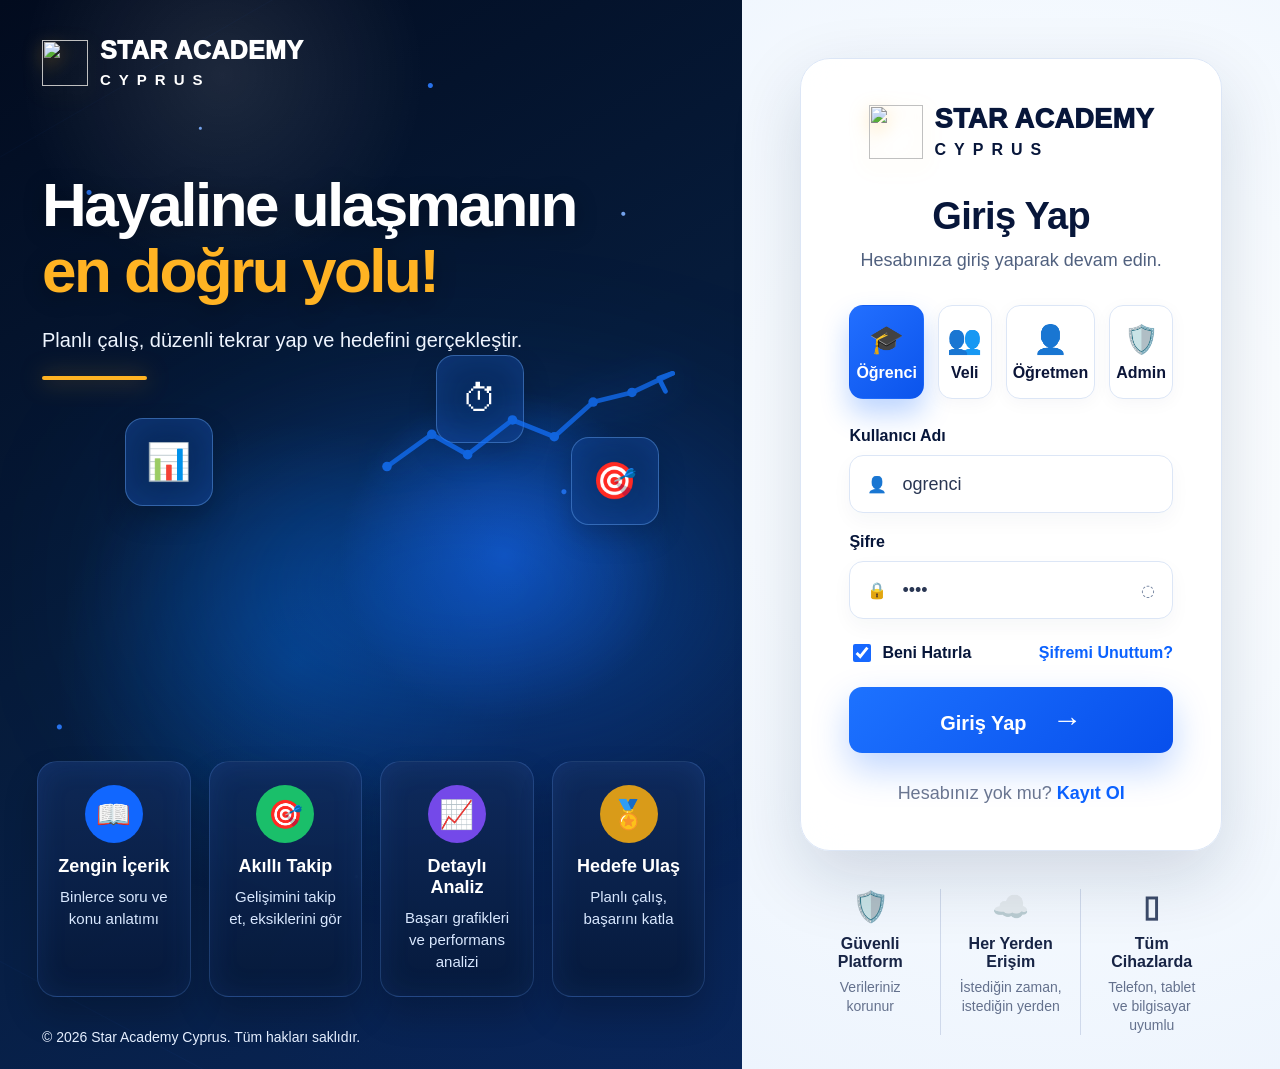
==== commit 27b6d78b: "Add files via upload" ====
--- a/index.html
+++ b/index.html
@@ -1,121 +1,82 @@
-<!DOCTYPE html>
+<!doctype html>
 <html lang="tr">
 <head>
-  <meta charset="UTF-8" />
-  <meta name="viewport" content="width=device-width, initial-scale=1.0" />
+  <meta charset="utf-8" />
+  <meta name="viewport" content="width=device-width, initial-scale=1" />
   <title>Star Academy Cyprus</title>
-  <meta name="theme-color" content="#071A43" />
-  <link rel="manifest" href="manifest.json" />
   <link rel="stylesheet" href="style.css" />
 </head>
 <body>
-  <div class="container">
+  <main class="container">
     <section class="hero-left">
-      <div class="stars"></div>
-      <div class="glow glow-one"></div>
-      <div class="glow glow-two"></div>
+      <div class="stars" aria-hidden="true"></div>
+      <div class="grid-lines" aria-hidden="true"></div>
+      <div class="brand brand-left">
+        <img src="assets/star-logo.svg" alt="" class="brand-star" />
+        <div><strong>STAR ACADEMY</strong><span>CYPRUS</span></div>
+      </div>
 
-      <header class="brand brand-left">
-        <img src="assets/star-logo.svg" alt="Star Academy Cyprus logo" />
-        <div>
-          <strong>STAR ACADEMY</strong>
-          <span>CYPRUS</span>
-        </div>
-      </header>
+      <div class="hero-copy">
+        <h1>Hayaline ulaşmanın<br><em>en doğru yolu!</em></h1>
+        <p>Planlı çalış, düzenli tekrar yap ve hedefini gerçekleştir.</p>
+        <i class="gold-line"></i>
+      </div>
 
-      <main class="hero-content">
-        <h1>Hayaline ulaşmanın<br><span>en doğru yolu!</span></h1>
-        <p>Planlı çalış, düzenli tekrar yap ve hedefini gerçekleştir.</p>
-        <div class="gold-line"></div>
-
-        <div class="hero-visual-wrap">
-          <div class="chart-line" aria-hidden="true"></div>
-          <div class="floating-icon icon-chart">▥</div>
-          <div class="floating-icon icon-clock">◷</div>
-          <div class="floating-icon icon-target">◎</div>
-          <img class="hero-book" src="assets/hero-book.svg" alt="Kitap, mezuniyet kepi ve yıldız illüstrasyonu" />
-        </div>
-      </main>
+      <div class="hero-visual" aria-hidden="true">
+        <span class="blue-glow"></span>
+        <span class="signal signal-1">📊</span>
+        <span class="signal signal-2">⏱</span>
+        <span class="signal signal-3">🎯</span>
+        <svg class="trend" viewBox="0 0 520 220" fill="none">
+          <path d="M20 170 L95 116 L155 150 L230 92 L300 120 L365 62 L430 46 L498 14" stroke="#1474ff" stroke-width="8" stroke-linecap="round" stroke-linejoin="round" opacity=".92"/>
+          <path d="M498 14 L475 22 L486 44" stroke="#1474ff" stroke-width="8" stroke-linecap="round" stroke-linejoin="round"/>
+          <g fill="#1474ff"><circle cx="20" cy="170" r="8"/><circle cx="95" cy="116" r="8"/><circle cx="155" cy="150" r="8"/><circle cx="230" cy="92" r="8"/><circle cx="300" cy="120" r="8"/><circle cx="365" cy="62" r="8"/><circle cx="430" cy="46" r="8"/></g>
+        </svg>
+        <img src="assets/hero-book.svg" alt="" class="book-art" />
+      </div>
 
       <div class="feature-cards">
-        <article class="feature-card">
-          <span class="feature-icon blue">📖</span>
-          <h3>Zengin İçerik</h3>
-          <p>Binlerce soru ve konu anlatımı</p>
-        </article>
-        <article class="feature-card">
-          <span class="feature-icon green">🎯</span>
-          <h3>Akıllı Takip</h3>
-          <p>Gelişimini takip et, eksiklerini gör</p>
-        </article>
-        <article class="feature-card">
-          <span class="feature-icon purple">📊</span>
-          <h3>Detaylı Analiz</h3>
-          <p>Başarı grafikleri ve performans analizi</p>
-        </article>
-        <article class="feature-card">
-          <span class="feature-icon gold">🏅</span>
-          <h3>Hedefe Ulaş</h3>
-          <p>Planlı çalış, başarını katla</p>
-        </article>
+        <article><div class="ic blue">📖</div><h3>Zengin İçerik</h3><p>Binlerce soru ve konu anlatımı</p></article>
+        <article><div class="ic green">🎯</div><h3>Akıllı Takip</h3><p>Gelişimini takip et, eksiklerini gör</p></article>
+        <article><div class="ic purple">📈</div><h3>Detaylı Analiz</h3><p>Başarı grafikleri ve performans analizi</p></article>
+        <article><div class="ic gold">🏅</div><h3>Hedefe Ulaş</h3><p>Planlı çalış, başarını katla</p></article>
       </div>
 
-      <footer class="hero-footer">© 2026 Star Academy Cyprus. Tüm hakları saklıdır.</footer>
+      <footer>© 2026 Star Academy Cyprus. Tüm hakları saklıdır.</footer>
     </section>
 
     <section class="login-right">
       <div class="login-card">
-        <header class="brand brand-card">
-          <img src="assets/star-logo.svg" alt="Star Academy Cyprus logo" />
-          <div>
-            <strong>STAR ACADEMY</strong>
-            <span>CYPRUS</span>
-          </div>
-        </header>
+        <div class="brand brand-card">
+          <img src="assets/star-logo.svg" alt="" class="brand-star" />
+          <div><strong>STAR ACADEMY</strong><span>CYPRUS</span></div>
+        </div>
+        <h2>Giriş Yap</h2>
+        <p class="sub">Hesabınıza giriş yaparak devam edin.</p>
 
-        <h2>Giriş Yap</h2>
-        <p class="login-subtitle">Hesabınıza giriş yaparak devam edin.</p>
-
-        <div class="role-grid" role="tablist" aria-label="Giriş türü">
-          <button class="role active" type="button"><span>🎓</span>Öğrenci</button>
-          <button class="role" type="button"><span>👥</span>Veli</button>
-          <button class="role" type="button"><span>👤</span>Öğretmen</button>
-          <button class="role" type="button"><span>🛡️</span>Admin</button>
+        <div class="role-grid">
+          <button class="active"><span>🎓</span>Öğrenci</button>
+          <button><span>👥</span>Veli</button>
+          <button><span>👤</span>Öğretmen</button>
+          <button><span>🛡️</span>Admin</button>
         </div>
 
-        <form>
-          <label for="username">Kullanıcı Adı</label>
-          <div class="input-wrap">
-            <span>👤</span>
-            <input id="username" type="text" placeholder="Kullanıcı adınızı giriniz" />
-          </div>
+        <label>Kullanıcı Adı</label>
+        <div class="input-wrap"><span>👤</span><input value="ogrenci" placeholder="Kullanıcı adınızı giriniz" /></div>
+        <label>Şifre</label>
+        <div class="input-wrap"><span>🔒</span><input type="password" value="1234" placeholder="Şifrenizi giriniz" /><span>◌</span></div>
 
-          <label for="password">Şifre</label>
-          <div class="input-wrap">
-            <span>🔒</span>
-            <input id="password" type="password" placeholder="Şifrenizi giriniz" />
-            <button type="button" class="eye">⌧</button>
-          </div>
-
-          <div class="form-tools">
-            <label class="remember"><input type="checkbox" checked /> Beni Hatırla</label>
-            <a href="#">Şifremi Unuttum?</a>
-          </div>
-
-          <button class="login-btn" type="button">Giriş Yap <span>→</span></button>
-        </form>
-
-        <p class="register-text">Hesabınız yok mu? <a href="#">Kayıt Ol</a></p>
+        <div class="tools"><label><input type="checkbox" checked /> Beni Hatırla</label><a href="#">Şifremi Unuttum?</a></div>
+        <button class="login-btn">Giriş Yap <span>→</span></button>
+        <p class="register">Hesabınız yok mu? <a href="#">Kayıt Ol</a></p>
       </div>
 
       <div class="trust-row">
-        <div><span>🛡️</span><b>Güvenli Platform</b><small>Verileriniz korunur</small></div>
-        <div><span>☁️</span><b>Her Yerden Erişim</b><small>İstediğin zaman, istediğin yerden</small></div>
-        <div><span>📱</span><b>Tüm Cihazlarda</b><small>Telefon, tablet ve bilgisayar uyumlu</small></div>
+        <div><b>🛡️</b><strong>Güvenli Platform</strong><span>Verileriniz korunur</span></div>
+        <div><b>☁️</b><strong>Her Yerden Erişim</strong><span>İstediğin zaman, istediğin yerden</span></div>
+        <div><b>▯</b><strong>Tüm Cihazlarda</strong><span>Telefon, tablet ve bilgisayar uyumlu</span></div>
       </div>
     </section>
-  </div>
-
-  <script src="app.js"></script>
+  </main>
 </body>
 </html>
--- a/style.css
+++ b/style.css
@@ -1,69 +1,5 @@
 :root{
-  --navy:#071A43;
-  --navy2:#0A2557;
-  --blue:#1769ff;
-  --blue2:#0f4eea;
-  --gold:#ffb323;
-  --text:#071633;
-  --muted:#667391;
-  --line:#dbe4f3;
-  --card:#ffffff;
-  --soft:#f2f7ff;
-  --shadow:0 28px 70px rgba(17,38,76,.16);
+  --navy:#061b3a;--navy2:#09265a;--blue:#1768ff;--gold:#ffb323;--text:#07163a;--muted:#667491;
+  --line:#dce6f6;--panel:#ffffff;--shadow:0 26px 70px rgba(10,35,75,.16);
 }
-*{box-sizing:border-box}
-html,body{min-height:100%}
-body{
-  margin:0;
-  font-family:Inter,Segoe UI,Arial,sans-serif;
-  color:var(--text);
-  background:#eef5ff;
-}
-button,input{font:inherit}
-.container{
-  min-height:100vh;
-  display:grid;
-  grid-template-columns:58% 42%;
-  background:#eef5ff;
-}
-.hero-left{
-  position:relative;
-  overflow:hidden;
-  padding:34px 46px 28px;
-  color:#fff;
-  background:
-    radial-gradient(circle at 78% 34%, rgba(23,105,255,.55), transparent 20%),
-    radial-gradient(circle at 44% 63%, rgba(0,120,255,.34), transparent 24%),
-    linear-gradient(180deg,#071A43,#0A2557 54%,#031126);
-}
-.hero-left:before{
-  content:"";
-  position:absolute;
-  inset:0;
-  opacity:.22;
-  background-image:
-    linear-gradient(120deg, transparent 0 48%, rgba(81,142,255,.18) 49%, transparent 50% 100%),
-    radial-gradient(circle, rgba(80,145,255,.75) 1px, transparent 1.8px);
-  background-size:240px 240px, 72px 72px;
-  pointer-events:none;
-}
-.stars:before,
-.stars:after{
-  content:"";
-  position:absolute;
-  width:280px;height:190px;
-  background:
-    radial-gradient(circle at 12% 24%,#3b82ff 0 2px,transparent 3px),
-    radial-gradient(circle at 38% 44%,#3b82ff 0 2px,transparent 3px),
-    radial-gradient(circle at 62% 18%,#7db3ff 0 1.5px,transparent 2.5px),
-    radial-gradient(circle at 85% 70%,#3b82ff 0 2px,transparent 3px);
-  opacity:.9;
-}
-.stars:before{left:30px;top:230px}.stars:after{right:62px;top:170px;transform:scale(1.2)}
-.glow{position:absolute;border-radius:999px;filter:blur(120px);opacity:.55;pointer-events:none}.glow-one{width:330px;height:330px;left:31%;top:38%;background:#116dff}.glow-two{width:270px;height:270px;right:11%;top:25%;background:#234cff}
-.brand{position:relative;z-index:2;display:flex;align-items:center;gap:12px;line-height:1}.brand img{width:46px;height:46px}.brand strong{display:block;font-size:25px;font-weight:950;letter-spacing:.4px}.brand span{display:block;margin-top:7px;font-size:16px;font-weight:800;letter-spacing:8px}.brand-left{margin-bottom:48px}.hero-content{position:relative;z-index:2}.hero-content h1{font-size:58px;line-height:1.04;margin:0 0 18px;letter-spacing:-1.8px}.hero-content h1 span{color:var(--gold)}.hero-content p{font-size:19px;margin:0;color:#eaf2ff}.gold-line{width:102px;height:5px;margin-top:34px;border-radius:99px;background:var(--gold);box-shadow:0 0 22px rgba(255,179,35,.55)}
-.hero-visual-wrap{position:relative;height:320px;margin-top:6px}.hero-book{position:absolute;left:95px;right:20px;bottom:-12px;width:min(690px,78%);filter:drop-shadow(0 42px 36px rgba(0,0,0,.38));z-index:2}.chart-line{position:absolute;left:-5px;right:30px;top:80px;height:205px;opacity:.8;background:url("assets/chart-line.svg") center/contain no-repeat}.floating-icon{position:absolute;z-index:3;width:72px;height:72px;border:1px solid rgba(116,170,255,.32);border-radius:18px;background:rgba(21,64,135,.55);backdrop-filter:blur(12px);display:grid;place-items:center;color:#85bbff;font-size:34px;box-shadow:inset 0 0 18px rgba(71,130,255,.12),0 18px 35px rgba(0,0,0,.18)}.icon-chart{left:70px;top:62px}.icon-clock{right:200px;top:20px}.icon-target{right:64px;top:92px}
-.feature-cards{position:relative;z-index:3;display:flex;gap:18px;margin-top:4px}.feature-card{width:170px;height:140px;border-radius:20px;background:rgba(16,43,92,.72);border:1px solid rgba(127,177,255,.20);box-shadow:0 18px 35px rgba(0,0,0,.18);padding:20px;text-align:center;backdrop-filter:blur(12px)}.feature-icon{width:52px;height:52px;border-radius:999px;margin:0 auto 12px;display:grid;place-items:center;font-size:24px}.feature-icon.blue{background:#0c63ff}.feature-icon.green{background:#10b35d}.feature-icon.purple{background:#7a45df}.feature-icon.gold{background:#d99a15}.feature-card h3{font-size:16px;margin:0 0 8px}.feature-card p{font-size:13px;line-height:1.45;color:#e6efff;margin:0}.hero-footer{position:relative;z-index:3;margin-top:30px;font-size:14px;color:#d6e3f7}
-.login-right{position:relative;display:flex;flex-direction:column;align-items:center;justify-content:center;padding:44px 56px;background:linear-gradient(135deg,#f8fbff,#edf4ff)}.login-card{width:430px;max-width:100%;border-radius:30px;background:rgba(255,255,255,.92);border:1px solid var(--line);box-shadow:var(--shadow);padding:42px 38px;backdrop-filter:blur(16px)}.brand-card{justify-content:center;color:var(--text);margin-bottom:28px}.brand-card img{width:58px;height:58px}.brand-card strong{font-size:27px}.brand-card span{font-size:15px;letter-spacing:8px}.login-card h2{text-align:center;margin:0 0 10px;font-size:31px;letter-spacing:-.5px}.login-subtitle{text-align:center;color:var(--muted);font-size:16px;margin:0 0 28px}.role-grid{display:grid;grid-template-columns:repeat(4,1fr);gap:14px;margin-bottom:28px}.role{height:92px;border:1px solid var(--line);border-radius:14px;background:#fff;color:#071633;font-weight:850;display:flex;flex-direction:column;align-items:center;justify-content:center;gap:9px;box-shadow:0 6px 20px rgba(17,38,76,.04);cursor:pointer}.role span{font-size:25px}.role.active{background:linear-gradient(135deg,#2878ff,#0758f4);color:#fff;border-color:transparent;box-shadow:0 18px 28px rgba(23,105,255,.25)}form label{display:block;margin:0 0 10px;font-size:15px;font-weight:850}.input-wrap{height:58px;border:1px solid var(--line);border-radius:14px;background:#fff;display:flex;align-items:center;gap:12px;padding:0 15px;margin-bottom:28px}.input-wrap>span{color:#7584a3}.input-wrap input{border:0;outline:0;width:100%;height:100%;font-size:16px;color:var(--text)}.input-wrap input::placeholder{color:#8b97b1}.eye{border:0;background:transparent;color:#74829e;cursor:pointer;font-size:19px}.form-tools{display:flex;align-items:center;justify-content:space-between;margin:-7px 0 26px}.remember{margin:0!important;display:flex!important;align-items:center;gap:9px;font-weight:800!important}.remember input{width:17px;height:17px;accent-color:var(--blue)}.form-tools a,.register-text a{color:#0758f4;text-decoration:none;font-weight:850}.login-btn{height:58px;width:100%;border:0;border-radius:12px;color:#fff;background:linear-gradient(90deg,#1769ff,#0f4eea);font-size:18px;font-weight:900;box-shadow:0 16px 28px rgba(23,105,255,.22);cursor:pointer}.login-btn span{margin-left:22px;font-size:26px;vertical-align:-2px}.register-text{text-align:center;margin:30px 0 0;color:#687594;font-size:16px}.trust-row{width:560px;max-width:100%;display:grid;grid-template-columns:repeat(3,1fr);gap:22px;margin-top:34px;color:#31415f;text-align:center}.trust-row>div{position:relative}.trust-row>div:not(:last-child):after{content:"";position:absolute;right:-11px;top:16px;width:1px;height:58px;background:#cbd8eb}.trust-row span{display:block;font-size:25px;margin-bottom:9px}.trust-row b{display:block;font-size:14px}.trust-row small{display:block;color:#667391;margin-top:6px;line-height:1.3}
-@media(max-width:1180px){.container{grid-template-columns:1fr}.hero-left{min-height:880px}.login-right{min-height:720px}.feature-cards{flex-wrap:wrap}.hero-book{width:min(690px,86%)}}
-@media(max-width:760px){.hero-left{padding:26px 22px;min-height:auto}.hero-content h1{font-size:40px}.hero-visual-wrap{height:250px}.hero-book{left:15px;width:96%}.floating-icon{display:none}.feature-card{width:calc(50% - 9px)}.login-right{padding:28px 18px}.role-grid{grid-template-columns:repeat(2,1fr)}.trust-row{grid-template-columns:1fr}.trust-row>div:after{display:none}.brand strong{font-size:21px}.brand span{font-size:13px}}
+*{box-sizing:border-box}html,body{height:100%}body{margin:0;font-family:Inter,Segoe UI,Arial,sans-serif;background:#eef4fc;color:var(--text);overflow:hidden}.container{min-height:100vh;display:grid;grid-template-columns:58% 42%}.hero-left{position:relative;min-height:100vh;padding:38px 42px 28px;overflow:hidden;color:#fff;background:radial-gradient(circle at 68% 52%,rgba(27,108,255,.58),transparent 22%),radial-gradient(circle at 40% 62%,rgba(0,128,255,.26),transparent 30%),linear-gradient(150deg,#020b1e 0%,#061b3a 46%,#09265a 100%)}.hero-left:before{content:"";position:absolute;inset:0;background:radial-gradient(circle at 30% 7%,rgba(255,255,255,.1),transparent 18%),radial-gradient(circle at 70% 77%,rgba(8,36,95,.45),transparent 35%);pointer-events:none}.grid-lines{position:absolute;inset:0;opacity:.32;background-image:linear-gradient(28deg,transparent 0,transparent 94px,rgba(49,119,255,.12) 95px,transparent 96px),linear-gradient(150deg,transparent 0,transparent 135px,rgba(49,119,255,.10) 136px,transparent 137px)}.stars{position:absolute;inset:0;background:radial-gradient(circle at 12% 18%,#2c7cff 0 2px,transparent 3px),radial-gradient(circle at 27% 12%,#7fb0ff 0 1px,transparent 2px),radial-gradient(circle at 58% 8%,#2c7cff 0 2px,transparent 3px),radial-gradient(circle at 84% 20%,#7fb0ff 0 1.5px,transparent 2.5px),radial-gradient(circle at 76% 46%,#2c7cff 0 2px,transparent 3px),radial-gradient(circle at 8% 68%,#2c7cff 0 2px,transparent 3px),radial-gradient(circle at 48% 82%,#7fb0ff 0 1px,transparent 2px);opacity:.9}.brand{position:relative;z-index:2;display:flex;align-items:center;gap:12px}.brand-star{width:46px;height:46px;filter:drop-shadow(0 6px 10px rgba(255,179,35,.35))}.brand strong{display:block;font-weight:950;letter-spacing:.4px;line-height:1;font-size:25px}.brand span{display:block;letter-spacing:8px;font-weight:700;margin-top:8px;font-size:15px}.hero-copy{position:relative;z-index:2;margin-top:84px}.hero-copy h1{margin:0;font-size:62px;line-height:1.07;letter-spacing:-2.5px;text-shadow:0 4px 22px rgba(0,0,0,.32)}.hero-copy em{font-style:normal;color:var(--gold)}.hero-copy p{font-size:20px;margin:24px 0 24px;color:#eef5ff}.gold-line{display:block;width:105px;height:4px;border-radius:99px;background:var(--gold);box-shadow:0 0 22px rgba(255,179,35,.5)}.hero-visual{position:absolute;z-index:1;left:5%;right:4%;top:31%;height:45%;}.blue-glow{position:absolute;width:580px;height:270px;left:20%;top:25%;border-radius:50%;background:rgba(13,113,255,.36);filter:blur(95px)}.book-art{position:absolute;left:16%;bottom:2%;width:70%;max-width:760px;filter:drop-shadow(0 34px 38px rgba(0,0,0,.42))}.trend{position:absolute;right:4%;top:7%;width:46%;opacity:.78;filter:drop-shadow(0 0 18px rgba(20,116,255,.45))}.signal{position:absolute;width:88px;height:88px;border:1px solid rgba(103,169,255,.45);border-radius:18px;background:rgba(12,52,113,.64);display:grid;place-items:center;font-size:36px;box-shadow:inset 0 0 36px rgba(45,118,255,.18),0 12px 28px rgba(0,0,0,.2)}.signal-1{left:13%;top:18%}.signal-2{right:28%;top:5%}.signal-3{right:8%;top:22%}.feature-cards{position:absolute;left:5%;right:5%;bottom:72px;z-index:2;display:flex;gap:18px}.feature-cards article{width:25%;min-height:150px;padding:23px 18px;border:1px solid rgba(99,160,255,.26);border-radius:20px;background:linear-gradient(180deg,rgba(16,43,92,.82),rgba(6,24,55,.82));box-shadow:0 18px 34px rgba(0,0,0,.2),inset 0 0 30px rgba(54,133,255,.12);text-align:center;backdrop-filter:blur(6px)}.ic{width:58px;height:58px;margin:0 auto 13px;border-radius:50%;display:grid;place-items:center;font-size:28px}.ic.blue{background:#1167ff}.ic.green{background:#1abf6a}.ic.purple{background:#7449e9}.ic.gold{background:#d99b19}.feature-cards h3{margin:0 0 9px;font-size:18px}.feature-cards p{margin:0;color:#d9e8ff;line-height:1.45;font-size:15px}.hero-left footer{position:absolute;left:42px;bottom:24px;color:#e5efff;font-size:14px;z-index:3}.login-right{min-height:100vh;padding:58px 58px 34px;display:flex;flex-direction:column;align-items:center;justify-content:center;background:radial-gradient(circle at 58% 42%,#fff 0,#f7fbff 45%,#edf4fd 100%)}.login-card{width:min(560px,100%);padding:46px 48px;border-radius:30px;background:rgba(255,255,255,.92);border:1px solid var(--line);box-shadow:var(--shadow);backdrop-filter:blur(18px)}.brand-card{justify-content:center;color:var(--text);margin-bottom:36px}.brand-card .brand-star{width:54px;height:54px}.brand-card strong{font-size:27px}.brand-card span{font-size:16px}.login-card h2{text-align:center;margin:0 0 12px;font-size:38px;letter-spacing:-.7px}.sub{text-align:center;color:#51617f;font-size:18px;margin:0 0 34px}.role-grid{display:grid;grid-template-columns:repeat(4,1fr);gap:14px;margin-bottom:28px}.role-grid button{height:94px;border:1px solid var(--line);border-radius:14px;background:#fff;color:#0b1538;font-weight:900;font-size:16px;box-shadow:0 4px 18px rgba(15,35,70,.04)}.role-grid span{display:block;font-size:28px;margin-bottom:8px}.role-grid .active{background:linear-gradient(135deg,#226fff,#0b54ec);color:white;border-color:transparent;box-shadow:0 15px 28px rgba(17,104,255,.28)}label{display:block;font-weight:900;margin:20px 0 10px;font-size:16px}.input-wrap{height:58px;border:1px solid var(--line);border-radius:14px;background:#fff;display:flex;align-items:center;gap:13px;padding:0 17px;box-shadow:0 8px 20px rgba(13,39,80,.04)}.input-wrap span{color:#70809d}.input-wrap input{border:0;outline:0;width:100%;font-size:18px;color:#293653}.tools{display:flex;align-items:center;justify-content:space-between;margin:22px 0}.tools label{display:flex;align-items:center;gap:8px;margin:0;font-size:16px}.tools input{width:18px;height:18px;accent-color:#1768ff}.tools a,.register a{color:#0b62ff;text-decoration:none;font-weight:900}.login-btn{height:66px;width:100%;border:0;border-radius:13px;background:linear-gradient(135deg,#1d72ff,#074fec);color:#fff;font-size:20px;font-weight:900;box-shadow:0 16px 36px rgba(13,95,255,.26)}.login-btn span{font-size:30px;margin-left:20px}.register{text-align:center;color:#6a7691;font-size:18px;margin:30px 0 0}.trust-row{width:min(560px,100%);display:grid;grid-template-columns:repeat(3,1fr);gap:0;margin-top:38px;text-align:center;color:#3c4b69}.trust-row div{padding:0 18px;border-right:1px solid #cfd9eb}.trust-row div:last-child{border-right:0}.trust-row b{font-size:30px;display:block;margin-bottom:11px}.trust-row strong{display:block;font-size:16px;color:#172445;margin-bottom:7px}.trust-row span{font-size:14px;color:#64718d;line-height:1.35}@media(max-width:1100px){body{overflow:auto}.container{grid-template-columns:1fr}.hero-left,.login-right{min-height:auto}.hero-left{padding-bottom:570px}.hero-visual{top:270px;height:370px}.book-art{width:80%;left:10%}.feature-cards{bottom:70px}.login-right{padding:38px 22px}}@media(max-width:720px){.hero-left{padding:28px 24px 620px}.brand strong{font-size:20px}.brand span{font-size:12px}.hero-copy{margin-top:54px}.hero-copy h1{font-size:43px}.hero-copy p{font-size:17px}.hero-visual{left:0;right:0;top:270px}.book-art{width:96%;left:2%}.signal{width:58px;height:58px;font-size:24px}.feature-cards{left:24px;right:24px;display:grid;grid-template-columns:1fr 1fr}.feature-cards article{width:100%;min-height:135px}.hero-left footer{left:24px}.login-card{padding:30px 22px}.role-grid{grid-template-columns:1fr 1fr}.trust-row{grid-template-columns:1fr;gap:18px}.trust-row div{border-right:0}.login-card h2{font-size:30px}}
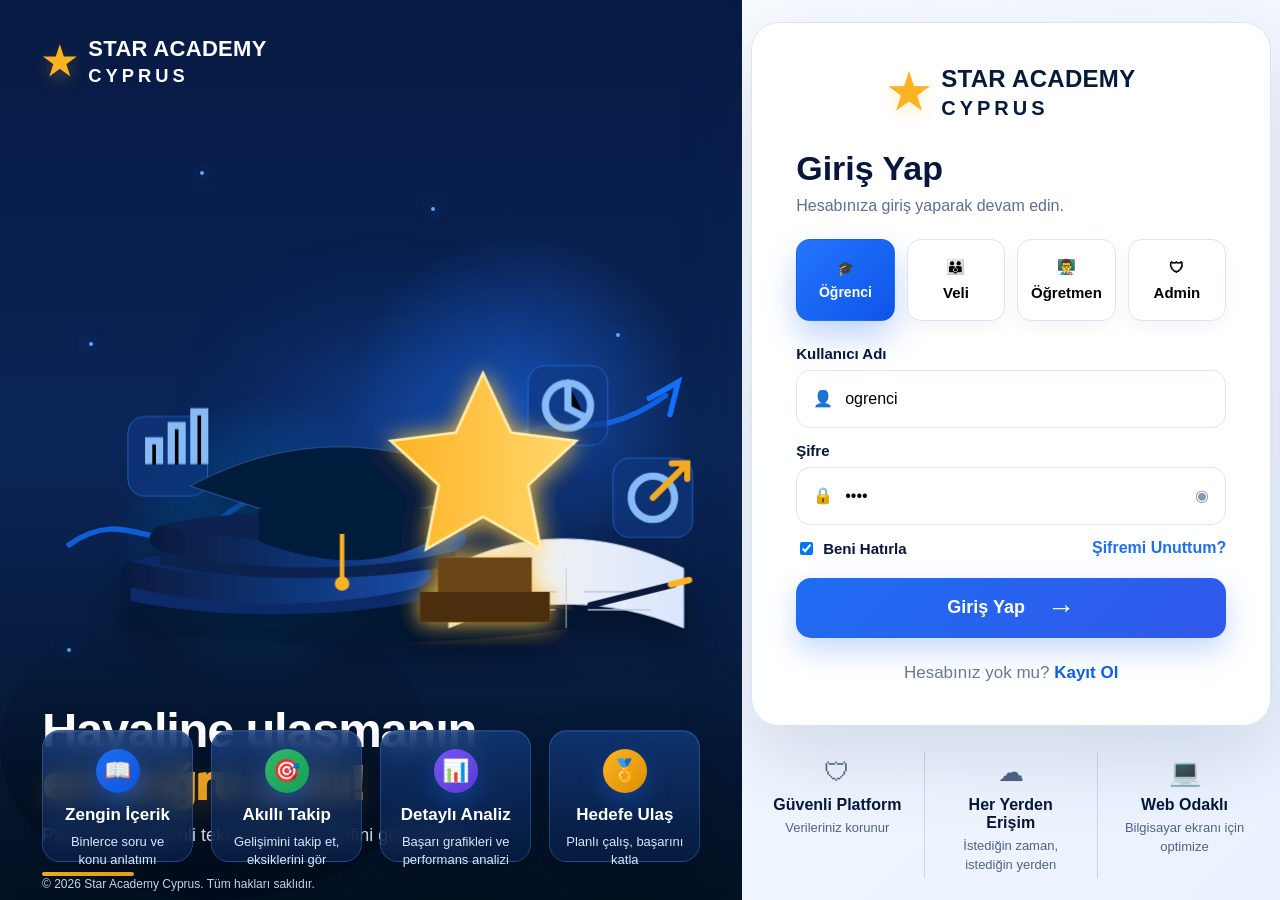
==== commit c66a267b: "Add files via upload" ====
--- a/index.html
+++ b/index.html
@@ -1,82 +1,16 @@
-<!doctype html>
+<!DOCTYPE html>
 <html lang="tr">
 <head>
-  <meta charset="utf-8" />
-  <meta name="viewport" content="width=device-width, initial-scale=1" />
+  <meta charset="UTF-8" />
+  <meta name="viewport" content="width=device-width, initial-scale=1.0" />
   <title>Star Academy Cyprus</title>
+  <meta name="theme-color" content="#061b3a" />
+  <link rel="manifest" href="manifest.json" />
   <link rel="stylesheet" href="style.css" />
 </head>
 <body>
-  <main class="container">
-    <section class="hero-left">
-      <div class="stars" aria-hidden="true"></div>
-      <div class="grid-lines" aria-hidden="true"></div>
-      <div class="brand brand-left">
-        <img src="assets/star-logo.svg" alt="" class="brand-star" />
-        <div><strong>STAR ACADEMY</strong><span>CYPRUS</span></div>
-      </div>
-
-      <div class="hero-copy">
-        <h1>Hayaline ulaşmanın<br><em>en doğru yolu!</em></h1>
-        <p>Planlı çalış, düzenli tekrar yap ve hedefini gerçekleştir.</p>
-        <i class="gold-line"></i>
-      </div>
-
-      <div class="hero-visual" aria-hidden="true">
-        <span class="blue-glow"></span>
-        <span class="signal signal-1">📊</span>
-        <span class="signal signal-2">⏱</span>
-        <span class="signal signal-3">🎯</span>
-        <svg class="trend" viewBox="0 0 520 220" fill="none">
-          <path d="M20 170 L95 116 L155 150 L230 92 L300 120 L365 62 L430 46 L498 14" stroke="#1474ff" stroke-width="8" stroke-linecap="round" stroke-linejoin="round" opacity=".92"/>
-          <path d="M498 14 L475 22 L486 44" stroke="#1474ff" stroke-width="8" stroke-linecap="round" stroke-linejoin="round"/>
-          <g fill="#1474ff"><circle cx="20" cy="170" r="8"/><circle cx="95" cy="116" r="8"/><circle cx="155" cy="150" r="8"/><circle cx="230" cy="92" r="8"/><circle cx="300" cy="120" r="8"/><circle cx="365" cy="62" r="8"/><circle cx="430" cy="46" r="8"/></g>
-        </svg>
-        <img src="assets/hero-book.svg" alt="" class="book-art" />
-      </div>
-
-      <div class="feature-cards">
-        <article><div class="ic blue">📖</div><h3>Zengin İçerik</h3><p>Binlerce soru ve konu anlatımı</p></article>
-        <article><div class="ic green">🎯</div><h3>Akıllı Takip</h3><p>Gelişimini takip et, eksiklerini gör</p></article>
-        <article><div class="ic purple">📈</div><h3>Detaylı Analiz</h3><p>Başarı grafikleri ve performans analizi</p></article>
-        <article><div class="ic gold">🏅</div><h3>Hedefe Ulaş</h3><p>Planlı çalış, başarını katla</p></article>
-      </div>
-
-      <footer>© 2026 Star Academy Cyprus. Tüm hakları saklıdır.</footer>
-    </section>
-
-    <section class="login-right">
-      <div class="login-card">
-        <div class="brand brand-card">
-          <img src="assets/star-logo.svg" alt="" class="brand-star" />
-          <div><strong>STAR ACADEMY</strong><span>CYPRUS</span></div>
-        </div>
-        <h2>Giriş Yap</h2>
-        <p class="sub">Hesabınıza giriş yaparak devam edin.</p>
-
-        <div class="role-grid">
-          <button class="active"><span>🎓</span>Öğrenci</button>
-          <button><span>👥</span>Veli</button>
-          <button><span>👤</span>Öğretmen</button>
-          <button><span>🛡️</span>Admin</button>
-        </div>
-
-        <label>Kullanıcı Adı</label>
-        <div class="input-wrap"><span>👤</span><input value="ogrenci" placeholder="Kullanıcı adınızı giriniz" /></div>
-        <label>Şifre</label>
-        <div class="input-wrap"><span>🔒</span><input type="password" value="1234" placeholder="Şifrenizi giriniz" /><span>◌</span></div>
-
-        <div class="tools"><label><input type="checkbox" checked /> Beni Hatırla</label><a href="#">Şifremi Unuttum?</a></div>
-        <button class="login-btn">Giriş Yap <span>→</span></button>
-        <p class="register">Hesabınız yok mu? <a href="#">Kayıt Ol</a></p>
-      </div>
-
-      <div class="trust-row">
-        <div><b>🛡️</b><strong>Güvenli Platform</strong><span>Verileriniz korunur</span></div>
-        <div><b>☁️</b><strong>Her Yerden Erişim</strong><span>İstediğin zaman, istediğin yerden</span></div>
-        <div><b>▯</b><strong>Tüm Cihazlarda</strong><span>Telefon, tablet ve bilgisayar uyumlu</span></div>
-      </div>
-    </section>
-  </main>
+  <div id="app"></div>
+  <script src="questionBank.js"></script>
+  <script src="app.js"></script>
 </body>
-</html>
+</html>
--- a/style.css
+++ b/style.css
@@ -1,5 +1,7 @@
-:root{
-  --navy:#061b3a;--navy2:#09265a;--blue:#1768ff;--gold:#ffb323;--text:#07163a;--muted:#667491;
-  --line:#dce6f6;--panel:#ffffff;--shadow:0 26px 70px rgba(10,35,75,.16);
-}
-*{box-sizing:border-box}html,body{height:100%}body{margin:0;font-family:Inter,Segoe UI,Arial,sans-serif;background:#eef4fc;color:var(--text);overflow:hidden}.container{min-height:100vh;display:grid;grid-template-columns:58% 42%}.hero-left{position:relative;min-height:100vh;padding:38px 42px 28px;overflow:hidden;color:#fff;background:radial-gradient(circle at 68% 52%,rgba(27,108,255,.58),transparent 22%),radial-gradient(circle at 40% 62%,rgba(0,128,255,.26),transparent 30%),linear-gradient(150deg,#020b1e 0%,#061b3a 46%,#09265a 100%)}.hero-left:before{content:"";position:absolute;inset:0;background:radial-gradient(circle at 30% 7%,rgba(255,255,255,.1),transparent 18%),radial-gradient(circle at 70% 77%,rgba(8,36,95,.45),transparent 35%);pointer-events:none}.grid-lines{position:absolute;inset:0;opacity:.32;background-image:linear-gradient(28deg,transparent 0,transparent 94px,rgba(49,119,255,.12) 95px,transparent 96px),linear-gradient(150deg,transparent 0,transparent 135px,rgba(49,119,255,.10) 136px,transparent 137px)}.stars{position:absolute;inset:0;background:radial-gradient(circle at 12% 18%,#2c7cff 0 2px,transparent 3px),radial-gradient(circle at 27% 12%,#7fb0ff 0 1px,transparent 2px),radial-gradient(circle at 58% 8%,#2c7cff 0 2px,transparent 3px),radial-gradient(circle at 84% 20%,#7fb0ff 0 1.5px,transparent 2.5px),radial-gradient(circle at 76% 46%,#2c7cff 0 2px,transparent 3px),radial-gradient(circle at 8% 68%,#2c7cff 0 2px,transparent 3px),radial-gradient(circle at 48% 82%,#7fb0ff 0 1px,transparent 2px);opacity:.9}.brand{position:relative;z-index:2;display:flex;align-items:center;gap:12px}.brand-star{width:46px;height:46px;filter:drop-shadow(0 6px 10px rgba(255,179,35,.35))}.brand strong{display:block;font-weight:950;letter-spacing:.4px;line-height:1;font-size:25px}.brand span{display:block;letter-spacing:8px;font-weight:700;margin-top:8px;font-size:15px}.hero-copy{position:relative;z-index:2;margin-top:84px}.hero-copy h1{margin:0;font-size:62px;line-height:1.07;letter-spacing:-2.5px;text-shadow:0 4px 22px rgba(0,0,0,.32)}.hero-copy em{font-style:normal;color:var(--gold)}.hero-copy p{font-size:20px;margin:24px 0 24px;color:#eef5ff}.gold-line{display:block;width:105px;height:4px;border-radius:99px;background:var(--gold);box-shadow:0 0 22px rgba(255,179,35,.5)}.hero-visual{position:absolute;z-index:1;left:5%;right:4%;top:31%;height:45%;}.blue-glow{position:absolute;width:580px;height:270px;left:20%;top:25%;border-radius:50%;background:rgba(13,113,255,.36);filter:blur(95px)}.book-art{position:absolute;left:16%;bottom:2%;width:70%;max-width:760px;filter:drop-shadow(0 34px 38px rgba(0,0,0,.42))}.trend{position:absolute;right:4%;top:7%;width:46%;opacity:.78;filter:drop-shadow(0 0 18px rgba(20,116,255,.45))}.signal{position:absolute;width:88px;height:88px;border:1px solid rgba(103,169,255,.45);border-radius:18px;background:rgba(12,52,113,.64);display:grid;place-items:center;font-size:36px;box-shadow:inset 0 0 36px rgba(45,118,255,.18),0 12px 28px rgba(0,0,0,.2)}.signal-1{left:13%;top:18%}.signal-2{right:28%;top:5%}.signal-3{right:8%;top:22%}.feature-cards{position:absolute;left:5%;right:5%;bottom:72px;z-index:2;display:flex;gap:18px}.feature-cards article{width:25%;min-height:150px;padding:23px 18px;border:1px solid rgba(99,160,255,.26);border-radius:20px;background:linear-gradient(180deg,rgba(16,43,92,.82),rgba(6,24,55,.82));box-shadow:0 18px 34px rgba(0,0,0,.2),inset 0 0 30px rgba(54,133,255,.12);text-align:center;backdrop-filter:blur(6px)}.ic{width:58px;height:58px;margin:0 auto 13px;border-radius:50%;display:grid;place-items:center;font-size:28px}.ic.blue{background:#1167ff}.ic.green{background:#1abf6a}.ic.purple{background:#7449e9}.ic.gold{background:#d99b19}.feature-cards h3{margin:0 0 9px;font-size:18px}.feature-cards p{margin:0;color:#d9e8ff;line-height:1.45;font-size:15px}.hero-left footer{position:absolute;left:42px;bottom:24px;color:#e5efff;font-size:14px;z-index:3}.login-right{min-height:100vh;padding:58px 58px 34px;display:flex;flex-direction:column;align-items:center;justify-content:center;background:radial-gradient(circle at 58% 42%,#fff 0,#f7fbff 45%,#edf4fd 100%)}.login-card{width:min(560px,100%);padding:46px 48px;border-radius:30px;background:rgba(255,255,255,.92);border:1px solid var(--line);box-shadow:var(--shadow);backdrop-filter:blur(18px)}.brand-card{justify-content:center;color:var(--text);margin-bottom:36px}.brand-card .brand-star{width:54px;height:54px}.brand-card strong{font-size:27px}.brand-card span{font-size:16px}.login-card h2{text-align:center;margin:0 0 12px;font-size:38px;letter-spacing:-.7px}.sub{text-align:center;color:#51617f;font-size:18px;margin:0 0 34px}.role-grid{display:grid;grid-template-columns:repeat(4,1fr);gap:14px;margin-bottom:28px}.role-grid button{height:94px;border:1px solid var(--line);border-radius:14px;background:#fff;color:#0b1538;font-weight:900;font-size:16px;box-shadow:0 4px 18px rgba(15,35,70,.04)}.role-grid span{display:block;font-size:28px;margin-bottom:8px}.role-grid .active{background:linear-gradient(135deg,#226fff,#0b54ec);color:white;border-color:transparent;box-shadow:0 15px 28px rgba(17,104,255,.28)}label{display:block;font-weight:900;margin:20px 0 10px;font-size:16px}.input-wrap{height:58px;border:1px solid var(--line);border-radius:14px;background:#fff;display:flex;align-items:center;gap:13px;padding:0 17px;box-shadow:0 8px 20px rgba(13,39,80,.04)}.input-wrap span{color:#70809d}.input-wrap input{border:0;outline:0;width:100%;font-size:18px;color:#293653}.tools{display:flex;align-items:center;justify-content:space-between;margin:22px 0}.tools label{display:flex;align-items:center;gap:8px;margin:0;font-size:16px}.tools input{width:18px;height:18px;accent-color:#1768ff}.tools a,.register a{color:#0b62ff;text-decoration:none;font-weight:900}.login-btn{height:66px;width:100%;border:0;border-radius:13px;background:linear-gradient(135deg,#1d72ff,#074fec);color:#fff;font-size:20px;font-weight:900;box-shadow:0 16px 36px rgba(13,95,255,.26)}.login-btn span{font-size:30px;margin-left:20px}.register{text-align:center;color:#6a7691;font-size:18px;margin:30px 0 0}.trust-row{width:min(560px,100%);display:grid;grid-template-columns:repeat(3,1fr);gap:0;margin-top:38px;text-align:center;color:#3c4b69}.trust-row div{padding:0 18px;border-right:1px solid #cfd9eb}.trust-row div:last-child{border-right:0}.trust-row b{font-size:30px;display:block;margin-bottom:11px}.trust-row strong{display:block;font-size:16px;color:#172445;margin-bottom:7px}.trust-row span{font-size:14px;color:#64718d;line-height:1.35}@media(max-width:1100px){body{overflow:auto}.container{grid-template-columns:1fr}.hero-left,.login-right{min-height:auto}.hero-left{padding-bottom:570px}.hero-visual{top:270px;height:370px}.book-art{width:80%;left:10%}.feature-cards{bottom:70px}.login-right{padding:38px 22px}}@media(max-width:720px){.hero-left{padding:28px 24px 620px}.brand strong{font-size:20px}.brand span{font-size:12px}.hero-copy{margin-top:54px}.hero-copy h1{font-size:43px}.hero-copy p{font-size:17px}.hero-visual{left:0;right:0;top:270px}.book-art{width:96%;left:2%}.signal{width:58px;height:58px;font-size:24px}.feature-cards{left:24px;right:24px;display:grid;grid-template-columns:1fr 1fr}.feature-cards article{width:100%;min-height:135px}.hero-left footer{left:24px}.login-card{padding:30px 22px}.role-grid{grid-template-columns:1fr 1fr}.trust-row{grid-template-columns:1fr;gap:18px}.trust-row div{border-right:0}.login-card h2{font-size:30px}}
+
+:root{--navy:#061b3a;--navy2:#082650;--blue:#1f6df2;--blue2:#3158ea;--gold:#ffb323;--green:#31b76a;--red:#ff4d4f;--orange:#ffa31a;--purple:#7357ef;--text:#07163a;--muted:#60708f;--bg:#f5f8ff;--line:#dbe5f5;--card:#fff;--shadow:0 18px 45px rgba(17,38,76,.10);--r:22px}*{box-sizing:border-box}body{margin:0;font-family:Inter,Segoe UI,Arial,sans-serif;background:linear-gradient(135deg,#f8fbff,#edf5ff);color:var(--text)}button,input,select{font:inherit}button{cursor:pointer}.brand{display:flex;align-items:center;gap:12px;font-weight:900;letter-spacing:.3px;color:#fff}.brand small{letter-spacing:4px}.brand.big{font-size:25px}.brand.center{justify-content:center;color:var(--navy);font-size:20px;margin-bottom:18px}.logoStar{font-size:42px;line-height:1;color:var(--gold);filter:drop-shadow(0 6px 8px rgba(255,179,35,.25))}.loginPage{min-height:100vh;display:grid;grid-template-columns:1.08fr .92fr}.loginHero{padding:54px 58px;color:#fff;background:radial-gradient(circle at 80% 25%,rgba(49,88,234,.65),transparent 25%),linear-gradient(150deg,#061b3a,#08295d 58%,#060d21);display:flex;flex-direction:column;justify-content:space-between;overflow:hidden;position:relative}.loginHero:after{content:"";position:absolute;right:-90px;bottom:-120px;width:430px;height:430px;border-radius:50%;background:rgba(255,255,255,.06)}.heroCopy{position:relative;z-index:1}.eyebrow{display:inline-flex;padding:9px 13px;border-radius:999px;background:rgba(255,255,255,.12);border:1px solid rgba(255,255,255,.16);color:#dce9ff;font-weight:800}.heroCopy h1{font-size:56px;line-height:1.04;margin:26px 0 16px;max-width:760px}.heroCopy p{font-size:19px;color:#d9e8ff;max-width:610px}.heroStats{position:relative;z-index:1;display:flex;gap:16px}.heroStats div{min-width:150px;background:rgba(255,255,255,.10);border:1px solid rgba(255,255,255,.14);border-radius:20px;padding:18px}.heroStats b{font-size:32px;display:block}.heroStats span{color:#d9e8ff}.loginSide{display:grid;place-items:center;padding:40px}.loginCard{width:min(460px,100%);background:rgba(255,255,255,.88);backdrop-filter:blur(18px);border:1px solid var(--line);border-radius:30px;box-shadow:var(--shadow);padding:34px}.loginCard h2{font-size:31px;margin:0}.muted{color:var(--muted)}.roleGrid{display:grid;grid-template-columns:repeat(4,1fr);gap:9px;margin:22px 0}.role{border:1px solid var(--line);background:#f8fbff;border-radius:15px;padding:13px 6px;font-weight:900}.role.active{background:linear-gradient(135deg,var(--blue),var(--blue2));color:#fff;border-color:transparent}.loginCard label{font-weight:900;font-size:14px;display:block;margin:14px 0 8px}.loginCard input,.filters input,.filters select{width:100%;border:1px solid var(--line);border-radius:15px;padding:13px 15px;background:#fff;outline:none}.loginTools{display:flex;justify-content:space-between;align-items:center;margin:14px 0 20px}.check{display:flex!important;gap:7px;align-items:center;margin:0!important}.check input{width:auto}.loginTools a{color:var(--blue);font-weight:800}.primary{border:0;border-radius:15px;background:linear-gradient(135deg,var(--blue),var(--blue2));color:#fff;font-weight:900;padding:13px 18px;box-shadow:0 12px 28px rgba(31,109,242,.25)}.primary.full{width:100%}.primary.link{display:inline-flex;text-decoration:none;margin-top:10px}.secure{margin-top:18px;padding:12px;border-radius:16px;background:#f2f7ff;border:1px dashed #bfd0ee;color:#385072}.layout{display:grid;grid-template-columns:280px minmax(0,1fr);min-height:100vh}.sidebar{background:linear-gradient(180deg,#061b3a,#031528);color:#fff;padding:22px 20px;position:sticky;top:0;height:100vh;overflow:auto}.sidebar .brand{font-size:20px;margin-bottom:18px}.portalName{text-align:center;color:#ffd36a;font-weight:900;margin:16px 0 22px;letter-spacing:.5px}.nav{width:100%;border:0;display:flex;align-items:center;gap:13px;color:#e5efff;background:transparent;border-radius:15px;padding:13px 14px;margin:7px 0;text-align:left;font-weight:800}.nav span{width:22px}.nav:hover,.nav.active{background:linear-gradient(135deg,#1f6df2,#4237c8);box-shadow:0 12px 24px rgba(31,109,242,.25)}.sideInfo{margin-top:26px;border-radius:22px;background:rgba(255,255,255,.08);border:1px solid rgba(255,255,255,.10);padding:18px}.sideInfo b,.sideInfo small{display:block}.sideInfo small{color:#c8d9f5;margin-top:6px}.sideInfo button{width:100%;margin-top:18px;border:0;border-radius:14px;padding:12px;color:#dfeaff;background:rgba(255,255,255,.10);font-weight:900}.content{padding:28px 34px}.topbar{display:flex;justify-content:space-between;align-items:center;margin-bottom:24px}.topbar h1{margin:0;font-size:30px}.topbar p{margin:6px 0 0;color:#40516f}.topActions{display:flex;align-items:center;gap:16px}.bell{width:60px;height:60px;border:1px solid var(--line);border-radius:17px;background:#fff;box-shadow:var(--shadow);position:relative}.bell sup{position:absolute;right:10px;top:8px;background:var(--red);color:#fff;border-radius:99px;padding:3px 6px}.profileMini{min-width:210px;background:#fff;border:1px solid var(--line);box-shadow:var(--shadow);border-radius:17px;padding:13px 17px}.profileMini b,.profileMini small{display:block}.profileMini small{color:var(--muted);margin-top:4px}.metrics{display:grid;grid-template-columns:repeat(4,1fr);gap:14px}.topMetrics{grid-template-columns:repeat(5,1fr)}.metric{background:#fff;border:1px solid var(--line);border-radius:var(--r);box-shadow:var(--shadow);padding:18px;display:flex;align-items:center;gap:15px}.mIcon{width:58px;height:58px;border-radius:19px;background:#eaf2ff;display:grid;place-items:center;color:var(--blue);font-size:26px}.metric.green .mIcon{background:#ecfbf2;color:var(--green)}.metric.red .mIcon{background:#fff1f1;color:var(--red)}.metric.orange .mIcon{background:#fff6e7;color:var(--orange)}.metric.purple .mIcon{background:#f2efff;color:var(--purple)}.metric span,.metric small{display:block;color:#516383}.metric b{display:block;font-size:28px;margin:5px 0}.panel,.studentStrip,.heroPanel{background:#fff;border:1px solid var(--line);border-radius:var(--r);box-shadow:var(--shadow);padding:20px}.panel h2{margin:0 0 14px}.panelHead{display:flex;align-items:flex-start;justify-content:space-between;gap:10px;margin-bottom:14px}.panelHead h2{margin:0}.panelHead p{color:var(--muted);margin:7px 0 0}.panelHead a,.studentStrip a{color:#075ee8;font-weight:900;text-decoration:none}.parentHeader{display:grid;grid-template-columns:minmax(360px,1.35fr) repeat(4,1fr);gap:14px}.studentStrip{display:flex;align-items:center;gap:18px}.avatar{width:92px;height:92px;border-radius:50%;display:grid;place-items:center;background:linear-gradient(135deg,#e7eefb,#c9d8ee);font-size:48px}.studentStrip h2{margin:0}.studentStrip h2 span{font-size:13px;color:#099247;background:#eafaf1;padding:7px 10px;border-radius:99px}.studentStrip p{color:#40516f}.dashboardGrid{display:grid;grid-template-columns:1fr 1.05fr 1fr;gap:16px;margin-top:18px}.twoCols{display:grid;grid-template-columns:1.35fr 1fr;gap:16px;margin-top:18px}.three{display:grid;grid-template-columns:1fr 1fr 1fr;gap:16px;margin-top:18px}.studentGrid{display:grid;grid-template-columns:1.6fr 1fr;gap:18px;margin-top:18px}.heroPanel{min-height:318px;color:#fff;background:radial-gradient(circle at 70% 50%,#215bc6,transparent 23%),linear-gradient(135deg,#061b3a,#0b3a88);display:flex;flex-direction:column;justify-content:center;position:relative;overflow:hidden}.heroPanel:after{content:'🚀';font-size:128px;position:absolute;right:110px;bottom:40px;filter:drop-shadow(0 18px 20px rgba(0,0,0,.25))}.heroPanel h2{font-size:34px;line-height:1.25;margin:0 0 16px}.heroPanel p{color:#dce9ff;font-size:18px;max-width:430px}.heroPanel button{align-self:flex-start;border:0;border-radius:14px;background:var(--blue);color:white;padding:14px 20px;font-weight:900}.goal,.task,.weakRow{display:grid;grid-template-columns:auto 1fr auto;align-items:center;gap:12px;border:1px solid var(--line);border-radius:15px;padding:11px 12px;margin:10px 0}.progress{height:8px;background:#e9eef7;border-radius:99px;overflow:hidden}.progress i{display:block;height:100%;background:var(--blue)}.weakRow{grid-template-columns:auto 1.2fr 1fr auto;border:0;padding:8px}.weakRow span{background:#eef4ff;border-radius:12px;padding:10px}.weakRow i{background:var(--orange)}.donutWrap{display:flex;align-items:center;gap:28px}.donut,.miniDonut{border-radius:50%;display:grid;place-items:center;background:conic-gradient(var(--green) calc(var(--p)*1%),#eef2f7 0);position:relative}.donut{width:170px;height:170px}.donut:after,.miniDonut:after{content:"";position:absolute;inset:18px;background:#fff;border-radius:50%}.donut b,.donut small,.miniDonut{z-index:1}.donut b{font-size:42px}.donut small{margin-top:50px;color:#40516f}.legend p{display:flex;gap:10px;justify-content:space-between;min-width:210px}.legend i{width:12px;height:12px;border-radius:50%;background:#cbd5e1;display:inline-block}.legend .g{background:var(--green)}.legend .r{background:var(--red)}.trend{color:#199c54;font-weight:800}.bars{height:230px;display:flex;align-items:flex-end;justify-content:space-around;border-bottom:1px solid var(--line);padding-top:20px}.bars div{height:100%;display:flex;flex-direction:column;justify-content:flex-end;align-items:center;gap:8px}.bars span{width:48px;border-radius:8px 8px 0 0}.bars small{font-size:12px}.wide{grid-column:auto}.examCard{display:grid;grid-template-columns:1fr 1fr;gap:16px}.examCard>div{background:#f5f8ff;border:1px solid var(--line);border-radius:17px;padding:22px}.examCard b{display:block;font-size:24px;margin:8px 0}.weekGrid{display:grid;grid-template-columns:repeat(4,1fr);text-align:center;gap:10px}.weekGrid div{background:#f8fbff;border-radius:16px;padding:16px}.weekGrid b,.weekGrid small{display:block}.weekGrid b{font-size:26px}.note blockquote{background:#fff6df;border-radius:16px;margin:0;padding:24px;line-height:1.7}.subjects{display:grid;grid-template-columns:repeat(5,1fr);gap:12px}.subjects>div{text-align:center;border:1px solid var(--line);border-radius:17px;padding:16px}.miniDonut{--p:70;width:76px;height:76px;margin:0 auto 10px;background:conic-gradient(var(--c) 70%,#eef2f7 0);font-weight:900}.miniDonut:after{inset:10px}.quick{display:grid;grid-template-columns:repeat(4,1fr);gap:12px}.quick h2{grid-column:1/-1}.quick button{border:1px solid var(--line);background:#f8fbff;border-radius:17px;min-height:92px;font-size:26px}.quick span{display:block;font-size:13px;font-weight:900}table{width:100%;border-collapse:collapse}th,td{padding:11px;border-bottom:1px solid var(--line);font-size:14px;text-align:left}th{color:#40516f;background:#f7faff}.tiny{border:1px solid var(--line);border-radius:10px;background:#fff;color:#075ee8;font-weight:900;padding:7px 10px}.filters{display:grid;grid-template-columns:1fr 180px;gap:12px;margin:16px 0}.bankGrid{display:grid;grid-template-columns:repeat(3,1fr);gap:14px}.bankCard{border:1px solid var(--line);background:#f8fbff;border-radius:18px;padding:16px}.bankCard span{background:#eaf2ff;color:#075ee8;border-radius:99px;padding:6px 10px;font-weight:900}.bankCard h3{font-size:16px;min-height:48px}.bankCard p,.bankCard small{color:var(--muted)}.bankCard em{font-style:normal;display:inline-flex;margin:3px;padding:5px 8px;border-radius:99px;background:#fff;border:1px solid var(--line);font-size:12px}.solveWrap{display:grid;grid-template-columns:1.2fr .8fr;gap:18px}.questionPanel h2{font-size:27px}.option{width:100%;border:1px solid var(--line);background:#fff;border-radius:15px;margin:10px 0;padding:14px;text-align:left;display:flex;gap:12px;align-items:center}.option b{width:32px;height:32px;display:grid;place-items:center;border-radius:50%;background:#eef4ff}.option.ok{border-color:var(--green);background:#effaf3}.option.bad{border-color:var(--red);background:#fff1f1}.answer{padding:15px;border-radius:15px;background:#f6f9ff;border:1px solid var(--line);margin:14px 0}.lessonGrid{display:grid;grid-template-columns:repeat(4,1fr);gap:16px;margin-bottom:18px}.lesson span{width:58px;height:58px;border-radius:18px;display:grid;place-items:center;color:#fff;font-size:24px}.adminActions{display:grid;grid-template-columns:1fr 1fr;gap:12px}.adminActions button{border:1px solid var(--line);border-radius:16px;background:#f8fbff;padding:16px;font-weight:900}footer{color:var(--muted);font-size:13px;margin:28px 0 0}@media(max-width:1180px){.layout{grid-template-columns:1fr}.sidebar{height:auto;position:relative}.parentHeader,.metrics,.topMetrics,.dashboardGrid,.twoCols,.three,.studentGrid,.solveWrap,.lessonGrid,.bankGrid{grid-template-columns:1fr 1fr}.sidebar nav{display:grid;grid-template-columns:1fr 1fr;gap:6px}.sideInfo{max-width:380px}.heroPanel:after{display:none}}@media(max-width:760px){.loginPage,.parentHeader,.metrics,.topMetrics,.dashboardGrid,.twoCols,.three,.studentGrid,.solveWrap,.lessonGrid,.bankGrid,.subjects,.quick,.filters{grid-template-columns:1fr}.loginHero{padding:30px}.heroCopy h1{font-size:36px}.heroStats{flex-direction:column}.content{padding:18px}.topbar{display:block}.topActions{margin-top:16px}.sidebar nav{grid-template-columns:1fr}.donutWrap,.examCard{display:block}.roleGrid{grid-template-columns:1fr 1fr}.bankCard h3{min-height:auto}.heroPanel{min-height:250px}.parentHeader{display:block}.parentHeader .metric{margin-top:12px}} 
+
+.bankSummary{display:grid;grid-template-columns:repeat(4,1fr);gap:12px;margin:16px 0}.bankSummary div{background:linear-gradient(135deg,#f8fbff,#eef5ff);border:1px solid var(--line);border-radius:18px;padding:16px}.bankSummary b{display:block;font-size:30px;color:var(--blue)}.bankSummary span{color:var(--muted);font-weight:800}.questionList{display:grid;grid-template-columns:repeat(3,1fr);gap:14px;margin:14px 0 22px}.questionList article{border:1px solid var(--line);background:#fff;border-radius:18px;padding:16px;box-shadow:0 8px 22px rgba(17,38,76,.06)}.questionList span{display:inline-flex;border-radius:99px;background:#eef4ff;color:#075ee8;padding:6px 10px;font-size:12px;font-weight:900}.questionList b{display:block;margin:12px 0 6px}.questionList p{min-height:48px;color:#253653}.questionList small{display:block;color:var(--muted);margin-bottom:10px}@media(max-width:1180px){.questionList,.bankSummary{grid-template-columns:1fr 1fr}}@media(max-width:760px){.questionList,.bankSummary{grid-template-columns:1fr}}
+
+/* ===== WEB FOCUSED PREMIUM LOGIN V1.0 ===== */
+.loginPage.webOnly{grid-template-columns:58% 42%;min-height:100vh;overflow:hidden;background:#eef4fb}.premiumHero{padding:36px 42px 24px;position:relative;background:radial-gradient(circle at 70% 45%,rgba(31,109,242,.58),transparent 24%),radial-gradient(circle at 35% 60%,rgba(0,153,255,.35),transparent 20%),linear-gradient(180deg,#071A43 0%,#0A2557 50%,#031122 100%);min-height:100vh}.heroLogo{position:relative;z-index:4}.premiumHero .brand.big{font-size:22px}.premiumHero .logoStar{font-size:38px}.heroDecor span{position:absolute;width:4px;height:4px;border-radius:50%;background:#5da4ff;box-shadow:0 0 14px #2d7cff}.heroDecor span:nth-child(1){left:12%;top:38%}.heroDecor span:nth-child(2){left:27%;top:19%}.heroDecor span:nth-child(3){left:58%;top:23%}.heroDecor span:nth-child(4){left:83%;top:37%}.heroDecor span:nth-child(5){left:9%;top:72%}.premiumHero:before{content:"";position:absolute;inset:0;background-image:linear-gradient(145deg,rgba(70,130,255,.08) 1px,transparent 1px);background-size:170px 170px;opacity:.45}.premiumHero:after{content:"";position:absolute;left:0;right:0;bottom:0;height:34%;background:linear-gradient(180deg,transparent,rgba(0,6,20,.38));pointer-events:none}.premiumCopy{position:relative;z-index:3;margin-top:56px}.premiumCopy h1{font-size:49px;line-height:1.07;margin:0;color:#fff;letter-spacing:-1.3px}.premiumCopy h1 strong{color:#ffb323;font-weight:950;text-shadow:0 8px 30px rgba(255,179,35,.22)}.premiumCopy p{font-size:18px;margin:16px 0 0;color:#e7f0ff}.goldLine{display:block;width:92px;height:4px;border-radius:99px;background:#ffb323;margin-top:26px}.heroStage{position:absolute;z-index:2;left:4.5%;right:3%;top:33%;height:43%;}.blueGlow{position:absolute;left:24%;top:2%;width:54%;height:74%;background:radial-gradient(circle,rgba(31,109,242,.55),transparent 62%);filter:blur(58px);opacity:.9}.heroSvg{position:absolute;inset:0;width:100%;height:100%;object-fit:contain}.featureCards{position:absolute;z-index:4;left:42px;right:42px;bottom:38px;display:grid;grid-template-columns:repeat(4,1fr);gap:18px}.featureCards article{height:132px;border-radius:18px;padding:18px 16px;text-align:center;color:#fff;background:linear-gradient(180deg,rgba(18,58,123,.78),rgba(8,30,69,.78));border:1px solid rgba(92,151,255,.28);box-shadow:0 18px 45px rgba(0,0,0,.18), inset 0 1px rgba(255,255,255,.08);backdrop-filter:blur(12px)}.featureCards article div{width:44px;height:44px;margin:0 auto 12px;border-radius:50%;display:grid;place-items:center;background:linear-gradient(135deg,#1f6df2,#0c55dc);font-size:22px;box-shadow:0 10px 24px rgba(31,109,242,.35)}.featureCards article:nth-child(2) div{background:linear-gradient(135deg,#31b76a,#13a057)}.featureCards article:nth-child(3) div{background:linear-gradient(135deg,#7357ef,#5b3ad8)}.featureCards article:nth-child(4) div{background:linear-gradient(135deg,#ffb323,#d99000)}.featureCards b{display:block;font-size:17px}.featureCards p{font-size:13px;line-height:1.35;color:#d8e8ff;margin:8px 0 0}.heroCopyright{position:absolute;left:42px;bottom:9px;z-index:5;color:#dce8ff;font-size:12px;opacity:.9}.premiumSide{background:radial-gradient(circle at 45% 25%,#fff,transparent 32%),linear-gradient(135deg,#f8fbff,#eaf2ff);position:relative;padding:0;display:flex;align-items:center;justify-content:center;flex-direction:column;gap:26px}.premiumLogin{width:520px;border-radius:28px;padding:42px 44px;background:rgba(255,255,255,.92);box-shadow:0 32px 80px rgba(27,53,92,.14);border:1px solid #d9e4f4}.premiumLogin .brand.center{font-size:24px;margin-bottom:28px}.premiumLogin .brand.center .logoStar{font-size:47px}.premiumLogin h2{text-align:left;font-size:34px;margin:0 0 9px}.premiumLogin>.muted{text-align:left;margin:0 0 24px}.premiumLogin .roleGrid{grid-template-columns:repeat(4,1fr);gap:12px;margin:18px 0 24px}.premiumLogin .role{height:82px;border-radius:14px;display:flex;flex-direction:column;align-items:center;justify-content:center;gap:8px;background:#fff;font-size:15px;box-shadow:0 8px 18px rgba(17,38,76,.04)}.premiumLogin .role:first-child{font-size:14px}.premiumLogin .role.active{background:linear-gradient(135deg,#2475ff,#0e55e8);color:#fff;box-shadow:0 16px 32px rgba(31,109,242,.28)}.premiumLogin .role span{font-weight:900}.premiumLogin label{font-size:15px}.inputWrap{height:58px;border:1px solid var(--line);border-radius:14px;background:#fff;display:flex;align-items:center;gap:12px;padding:0 16px;color:#6b7c98}.inputWrap input{border:0!important;background:transparent!important;padding:0!important;height:100%;font-size:16px}.inputWrap em{font-style:normal;margin-left:auto;color:#8998b1}.premiumButton{height:60px;font-size:18px;display:flex;align-items:center;justify-content:center;gap:22px}.premiumButton span{font-size:28px;line-height:0}.registerLine{text-align:center;margin-top:25px;color:#6c7890;font-size:17px}.registerLine a{color:#0d5ee9;font-weight:900}.trustRow{width:520px;display:grid;grid-template-columns:repeat(3,1fr);gap:0}.trustRow div{text-align:center;padding:5px 22px;color:#516383;border-right:1px solid #cad7ea}.trustRow div:last-child{border-right:0}.trustRow b{display:block;color:#07163a;margin:8px 0 4px}.trustRow span{font-size:13px;line-height:1.35}.trustRow div::first-letter{font-size:26px}@media(max-width:1200px){.premiumCopy h1{font-size:42px}.premiumLogin,.trustRow{width:450px}.featureCards article{height:120px}.featureCards p{font-size:12px}.heroStage{top:36%}}@media(max-width:920px){.loginPage.webOnly{grid-template-columns:1fr}.premiumHero{min-height:760px}.premiumSide{padding:50px 20px}.premiumLogin,.trustRow{width:min(520px,100%)}.featureCards{grid-template-columns:repeat(2,1fr)}}
